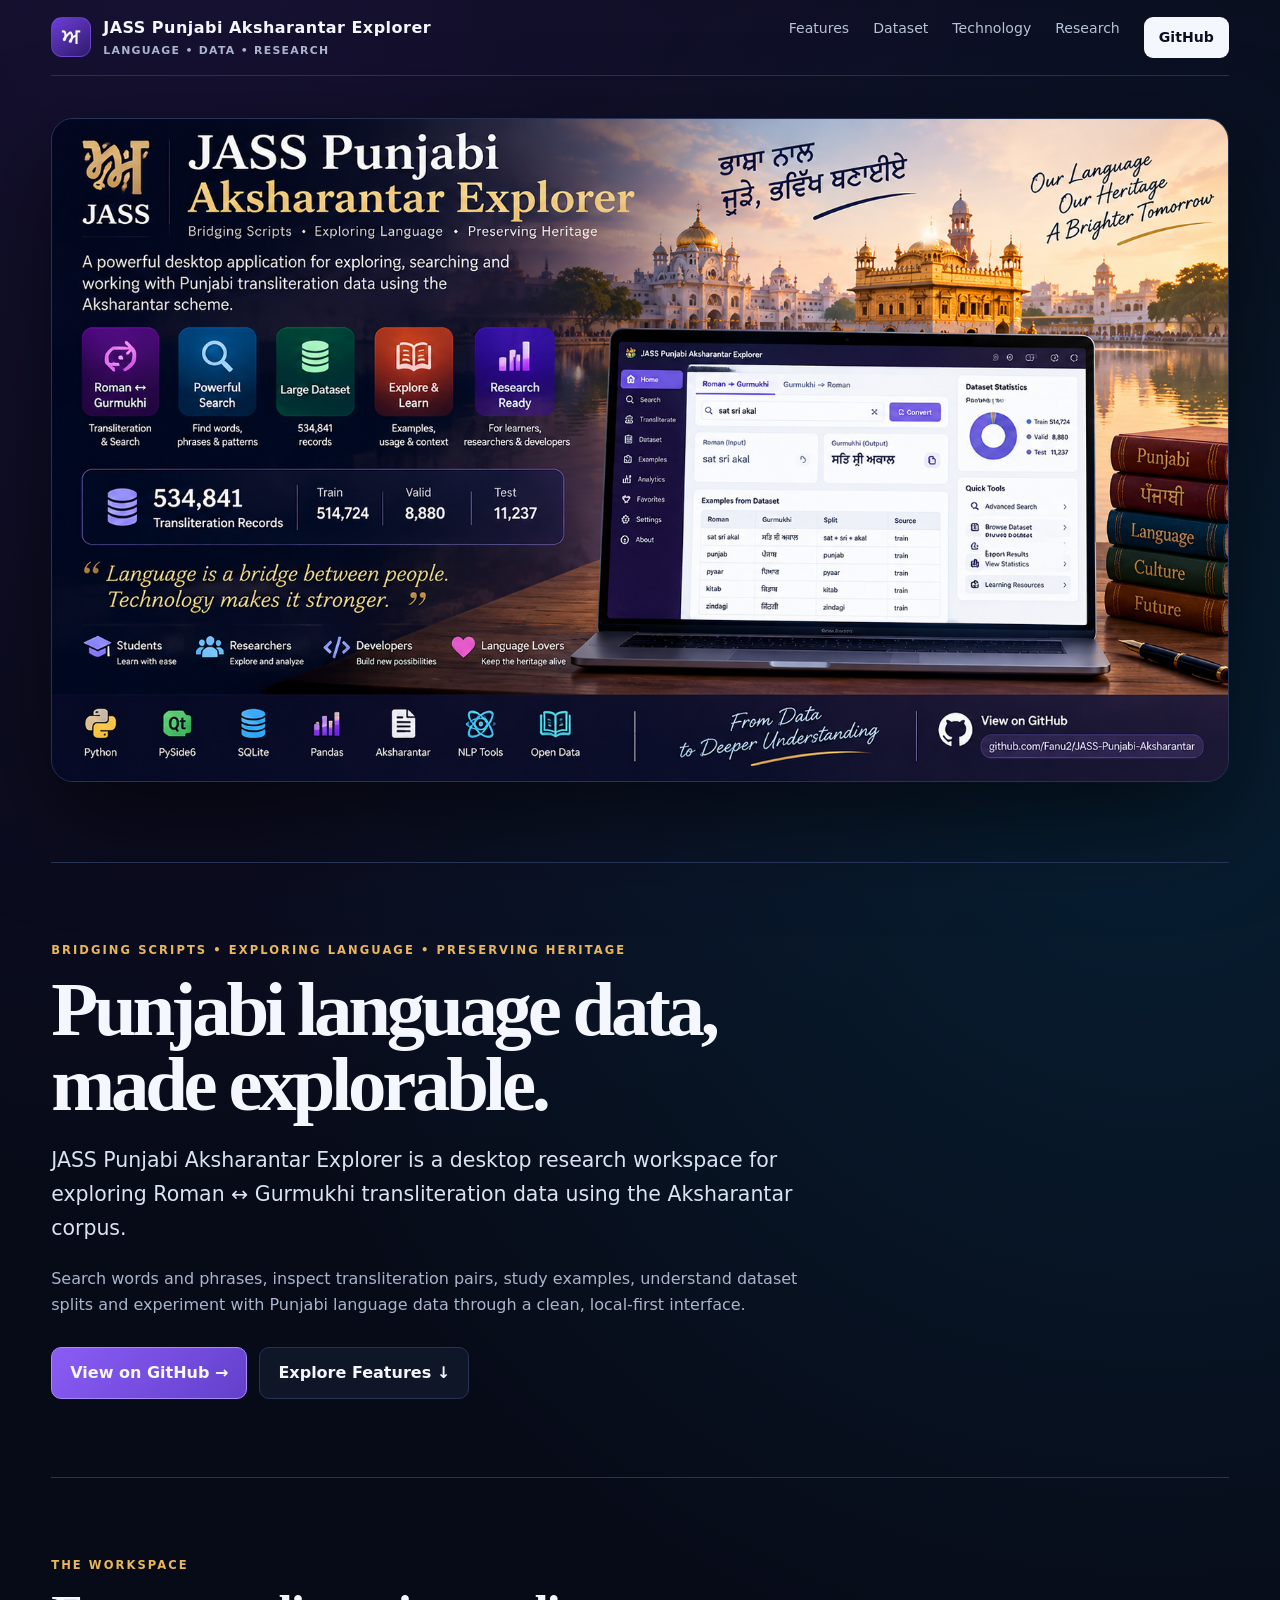
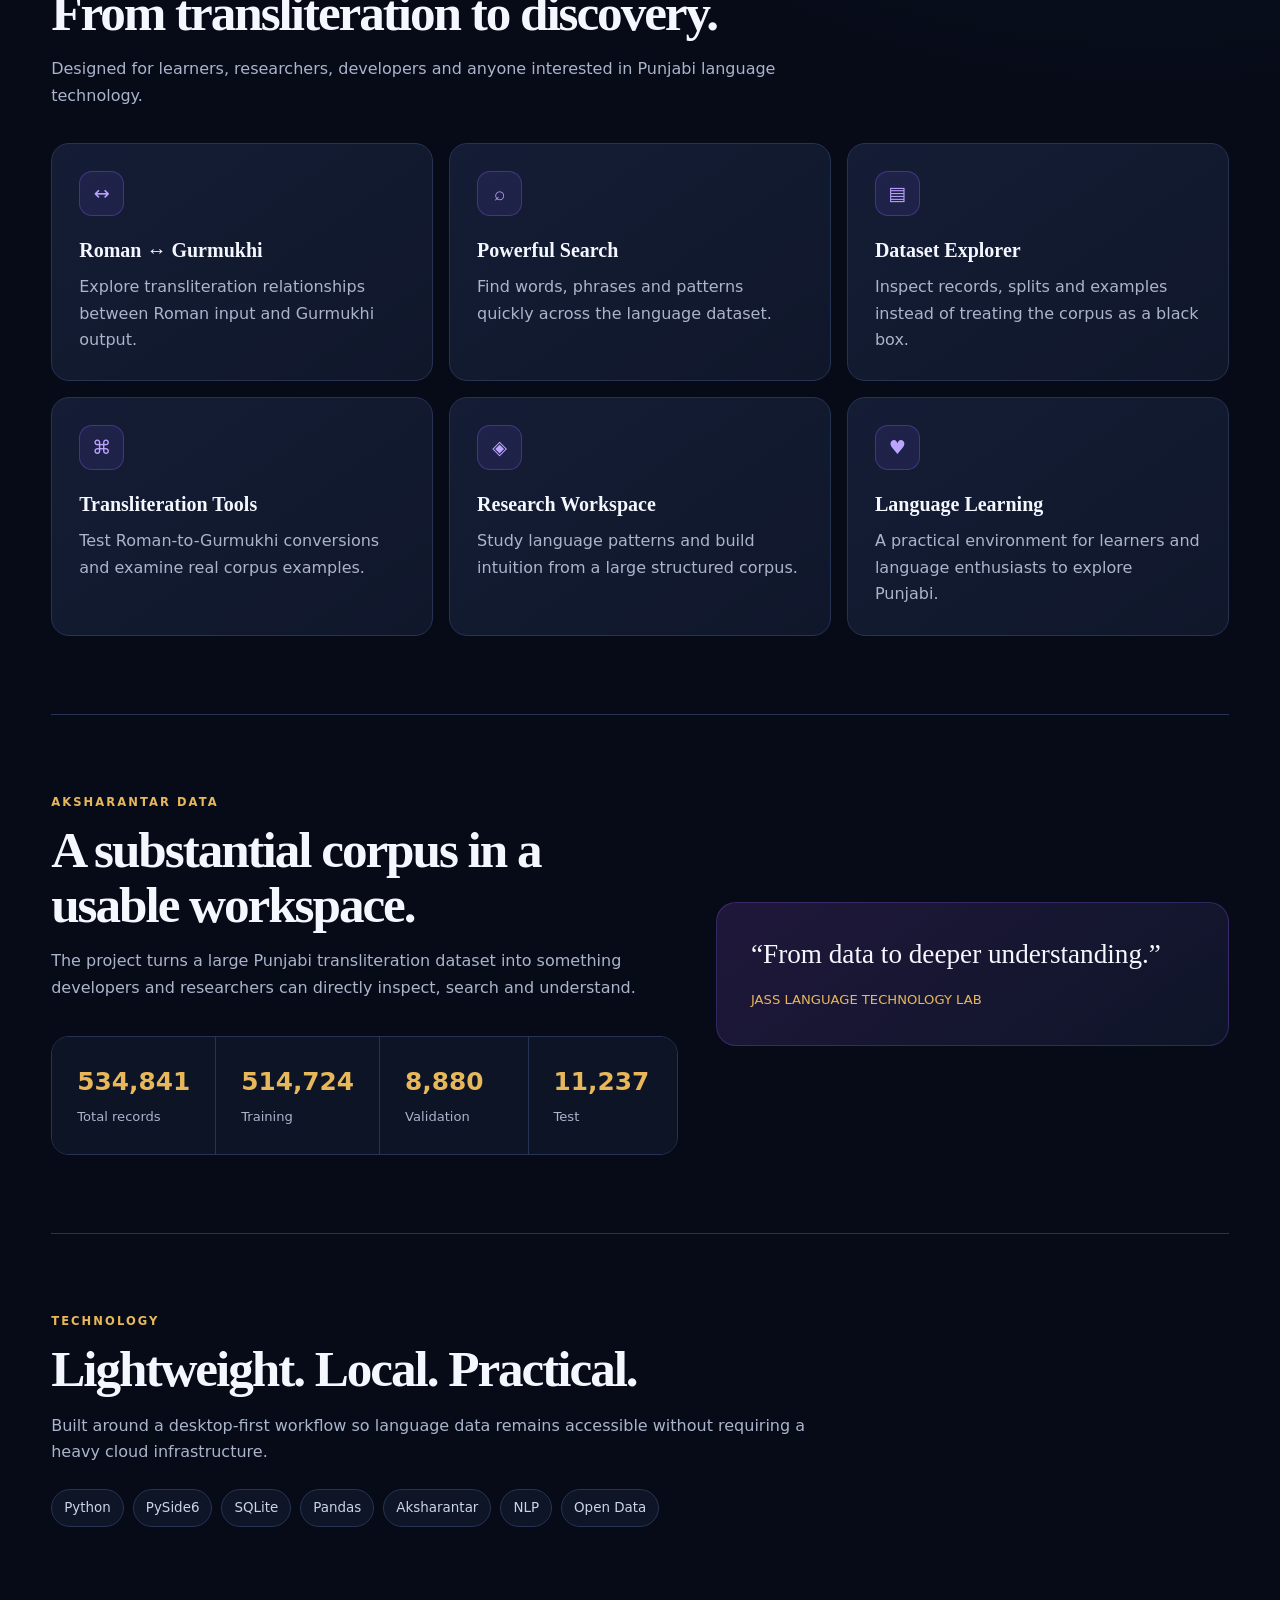
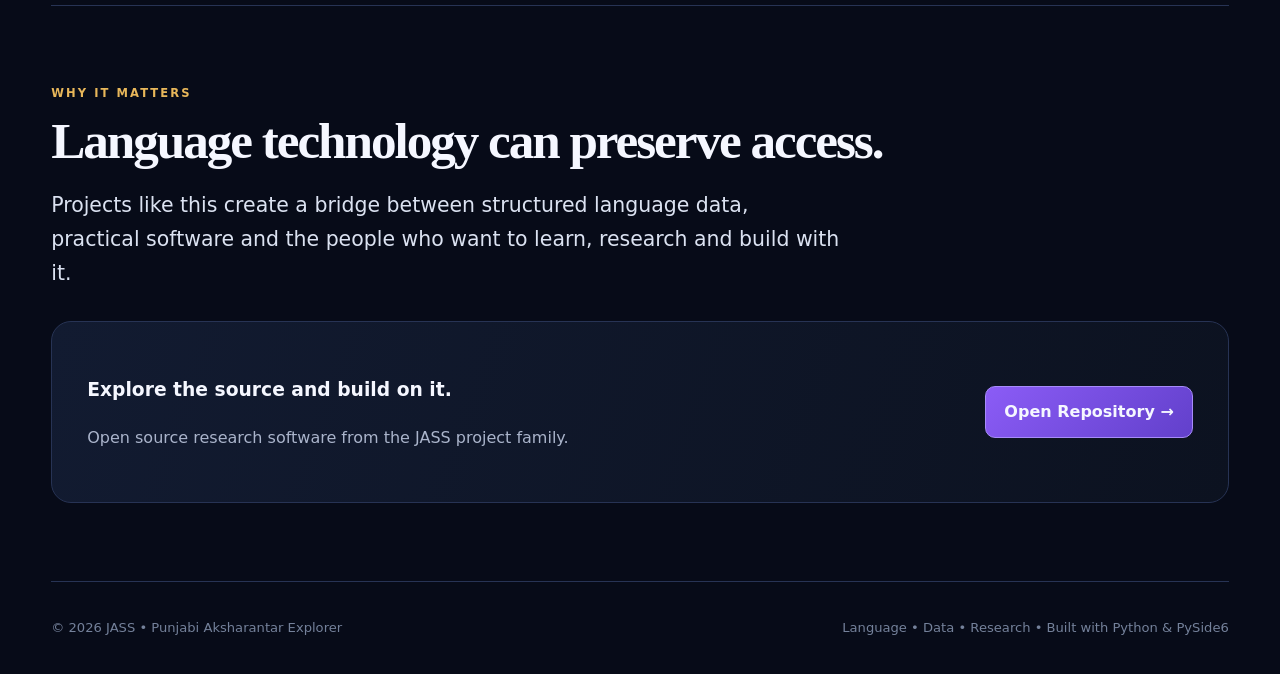
==== index.html @ 9203a750 "Add files via upload" ====
<!doctype html>
<html lang="en">
<head>
<meta charset="utf-8">
<meta name="viewport" content="width=device-width,initial-scale=1">
<meta name="description" content="JASS Punjabi Aksharantar Explorer — a desktop workspace for Punjabi Roman-Gurmukhi transliteration, corpus exploration and language research.">
<meta name="theme-color" content="#070b18">
<title>JASS Punjabi Aksharantar Explorer</title>
<link rel="stylesheet" href="style.css">
</head>
<body>
<div class="container">

<nav>
  <a class="brand" href="#">
    <span class="brand-mark">ਅ</span>
    <span>JASS Punjabi Aksharantar Explorer<small>LANGUAGE • DATA • RESEARCH</small></span>
  </a>
  <div class="navlinks">
    <a href="#features">Features</a>
    <a href="#dataset">Dataset</a>
    <a href="#technology">Technology</a>
    <a href="#research">Research</a>
    <a class="github" href="https://github.com/Fanu2/JASS-Punjabi-Aksharantar">GitHub</a>
  </div>
</nav>

<header class="hero">
  <img class="hero-art" src="hero.png" alt="JASS Punjabi Aksharantar Explorer promotional artwork">
</header>

<section class="intro">
  <div class="eyebrow">BRIDGING SCRIPTS • EXPLORING LANGUAGE • PRESERVING HERITAGE</div>
  <h1>Punjabi language data,<br>made explorable.</h1>
  <p class="lead">
    JASS Punjabi Aksharantar Explorer is a desktop research workspace for exploring
    Roman ↔ Gurmukhi transliteration data using the Aksharantar corpus.
  </p>
  <p class="muted">
    Search words and phrases, inspect transliteration pairs, study examples,
    understand dataset splits and experiment with Punjabi language data through
    a clean, local-first interface.
  </p>
  <div class="actions">
    <a class="btn primary" href="https://github.com/Fanu2/JASS-Punjabi-Aksharantar">View on GitHub →</a>
    <a class="btn" href="#features">Explore Features ↓</a>
  </div>
</section>

<section class="section" id="features">
  <div class="eyebrow">THE WORKSPACE</div>
  <h2>From transliteration to discovery.</h2>
  <p class="muted">Designed for learners, researchers, developers and anyone interested in Punjabi language technology.</p>

  <div class="grid">
    <article class="card"><div class="icon">↔</div><h3>Roman ↔ Gurmukhi</h3><p>Explore transliteration relationships between Roman input and Gurmukhi output.</p></article>
    <article class="card"><div class="icon">⌕</div><h3>Powerful Search</h3><p>Find words, phrases and patterns quickly across the language dataset.</p></article>
    <article class="card"><div class="icon">▤</div><h3>Dataset Explorer</h3><p>Inspect records, splits and examples instead of treating the corpus as a black box.</p></article>
    <article class="card"><div class="icon">⌘</div><h3>Transliteration Tools</h3><p>Test Roman-to-Gurmukhi conversions and examine real corpus examples.</p></article>
    <article class="card"><div class="icon">◈</div><h3>Research Workspace</h3><p>Study language patterns and build intuition from a large structured corpus.</p></article>
    <article class="card"><div class="icon">♥</div><h3>Language Learning</h3><p>A practical environment for learners and language enthusiasts to explore Punjabi.</p></article>
  </div>
</section>

<section class="section" id="dataset">
  <div class="split">
    <div>
      <div class="eyebrow">AKSHARANTAR DATA</div>
      <h2>A substantial corpus in a usable workspace.</h2>
      <p class="muted">
        The project turns a large Punjabi transliteration dataset into something
        developers and researchers can directly inspect, search and understand.
      </p>
      <div class="stats">
        <div class="stat"><strong>534,841</strong><span>Total records</span></div>
        <div class="stat"><strong>514,724</strong><span>Training</span></div>
        <div class="stat"><strong>8,880</strong><span>Validation</span></div>
        <div class="stat"><strong>11,237</strong><span>Test</span></div>
      </div>
    </div>
    <div class="quote">
      <p>“From data to deeper understanding.”</p>
      <span>JASS LANGUAGE TECHNOLOGY LAB</span>
    </div>
  </div>
</section>

<section class="section" id="technology">
  <div class="eyebrow">TECHNOLOGY</div>
  <h2>Lightweight. Local. Practical.</h2>
  <p class="muted">
    Built around a desktop-first workflow so language data remains accessible
    without requiring a heavy cloud infrastructure.
  </p>
  <div class="stack">
    <span class="tag">Python</span>
    <span class="tag">PySide6</span>
    <span class="tag">SQLite</span>
    <span class="tag">Pandas</span>
    <span class="tag">Aksharantar</span>
    <span class="tag">NLP</span>
    <span class="tag">Open Data</span>
  </div>
</section>

<section class="section" id="research">
  <div class="eyebrow">WHY IT MATTERS</div>
  <h2>Language technology can preserve access.</h2>
  <p class="lead">
    Projects like this create a bridge between structured language data,
    practical software and the people who want to learn, research and build with it.
  </p>
  <div class="cta">
    <div>
      <h3>Explore the source and build on it.</h3>
      <p class="muted">Open source research software from the JASS project family.</p>
    </div>
    <a class="btn primary" href="https://github.com/Fanu2/JASS-Punjabi-Aksharantar">Open Repository →</a>
  </div>
</section>

<footer>
  <span>© 2026 JASS • Punjabi Aksharantar Explorer</span>
  <span>Language • Data • Research • Built with Python & PySide6</span>
</footer>

</div>
</body>
</html>
---- style.css ----
:root{
  --bg:#070b18;
  --bg2:#0b1022;
  --panel:#10172b;
  --panel2:#141d35;
  --line:#273354;
  --text:#f5f7ff;
  --muted:#aab4cb;
  --gold:#e8b75a;
  --purple:#8b5cf6;
  --cyan:#55c7ff;
}
*{box-sizing:border-box}
html{scroll-behavior:smooth}
body{
  margin:0;
  color:var(--text);
  background:
    radial-gradient(circle at 15% 0%,#41207844,transparent 30%),
    radial-gradient(circle at 90% 20%,#075b8340,transparent 28%),
    var(--bg);
  font-family:Inter,ui-sans-serif,system-ui,-apple-system,"Segoe UI",sans-serif;
  line-height:1.65;
}
a{color:inherit;text-decoration:none}
.container{width:min(1180px,92%);margin:auto}
nav{
  height:76px;display:flex;align-items:center;justify-content:space-between;
  border-bottom:1px solid var(--line);
}
.brand{display:flex;align-items:center;gap:12px;font-weight:800;letter-spacing:.03em}
.brand-mark{
  width:40px;height:40px;border-radius:11px;display:grid;place-items:center;
  background:linear-gradient(145deg,#6d3ed9,#2e1b68);
  border:1px solid #8b5cf666;font-size:1.25rem;
}
.brand small{display:block;color:var(--muted);font-size:.68rem;font-weight:600;letter-spacing:.12em}
.navlinks{display:flex;gap:24px;color:#b7c1d6;font-size:.88rem}
.navlinks a:hover{color:white}
.github{
  padding:9px 15px;border-radius:9px;background:#f5f7ff;color:#0a1020;
  font-weight:750
}
.hero{padding:42px 0 80px}
.hero-art{
  width:100%;display:block;border-radius:22px;border:1px solid var(--line);
  box-shadow:0 35px 100px #0009
}
.intro{padding:78px 0;border-top:1px solid var(--line)}
.eyebrow{
  color:var(--gold);font-weight:850;letter-spacing:.18em;font-size:.72rem
}
h1{
  font-family:Georgia,"Times New Roman",serif;
  font-size:clamp(2.8rem,6vw,5.7rem);line-height:.98;
  letter-spacing:-.055em;margin:12px 0 22px
}
h2{
  font-family:Georgia,"Times New Roman",serif;
  font-size:clamp(2rem,4vw,3.4rem);line-height:1.08;
  letter-spacing:-.04em;margin:10px 0 16px
}
.lead{font-size:1.28rem;color:#dbe2f1;max-width:790px}
.muted{color:var(--muted);max-width:790px}
.actions{display:flex;gap:12px;flex-wrap:wrap;margin-top:28px}
.btn{
  display:inline-flex;align-items:center;gap:8px;padding:12px 18px;
  border:1px solid var(--line);border-radius:10px;font-weight:750;
  background:#0e1628
}
.btn.primary{background:linear-gradient(135deg,#8b5cf6,#6240cb);border-color:#a78bfa}
.section{padding:78px 0;border-top:1px solid var(--line)}
.grid{
  display:grid;grid-template-columns:repeat(3,1fr);gap:16px;margin-top:34px
}
.card{
  min-height:220px;padding:27px;border-radius:18px;
  background:linear-gradient(145deg,var(--panel2),var(--panel));
  border:1px solid var(--line);transition:.25s
}
.card:hover{transform:translateY(-5px);border-color:#8b5cf688}
.icon{
  width:45px;height:45px;border-radius:13px;display:grid;place-items:center;
  background:#8b5cf61c;border:1px solid #8b5cf655;color:#bba5ff;font-size:1.2rem
}
.card h3{font-family:Georgia,serif;font-size:1.25rem;margin:18px 0 7px}
.card p{color:var(--muted);margin:0}
.stats{
  display:grid;grid-template-columns:repeat(4,1fr);margin-top:35px;
  border:1px solid var(--line);border-radius:18px;overflow:hidden
}
.stat{padding:25px;background:#0c1425;border-right:1px solid var(--line)}
.stat:last-child{border-right:0}
.stat strong{display:block;font-size:1.55rem;color:var(--gold)}
.stat span{font-size:.82rem;color:var(--muted)}
.stack{display:flex;flex-wrap:wrap;gap:9px;margin-top:24px}
.tag{
  padding:7px 12px;border:1px solid var(--line);border-radius:999px;
  background:#0d1527;color:#cbd5e8;font-size:.84rem
}
.split{
  display:grid;grid-template-columns:1.1fr .9fr;gap:38px;align-items:center
}
.quote{
  padding:34px;border-radius:20px;border:1px solid #8b5cf644;
  background:linear-gradient(145deg,#20173b,#0e1528)
}
.quote p{
  font-family:Georgia,serif;font-size:1.7rem;line-height:1.25;margin:0
}
.quote span{display:block;color:var(--gold);margin-top:18px;font-size:.82rem}
.cta{
  margin-top:30px;padding:35px;border-radius:20px;border:1px solid var(--line);
  background:linear-gradient(110deg,#121b31,#0c1220);
  display:flex;justify-content:space-between;align-items:center;gap:25px
}
footer{
  padding:35px 0;color:#74819a;border-top:1px solid var(--line);
  display:flex;justify-content:space-between;gap:20px;flex-wrap:wrap;font-size:.82rem
}
@media(max-width:800px){
  .navlinks{display:none}
  .grid,.split{grid-template-columns:1fr}
  .stats{grid-template-columns:1fr 1fr}
  .stat:nth-child(2){border-right:0}
  .stat{border-bottom:1px solid var(--line)}
  .cta{display:block}
  .cta .btn{margin-top:18px}
}
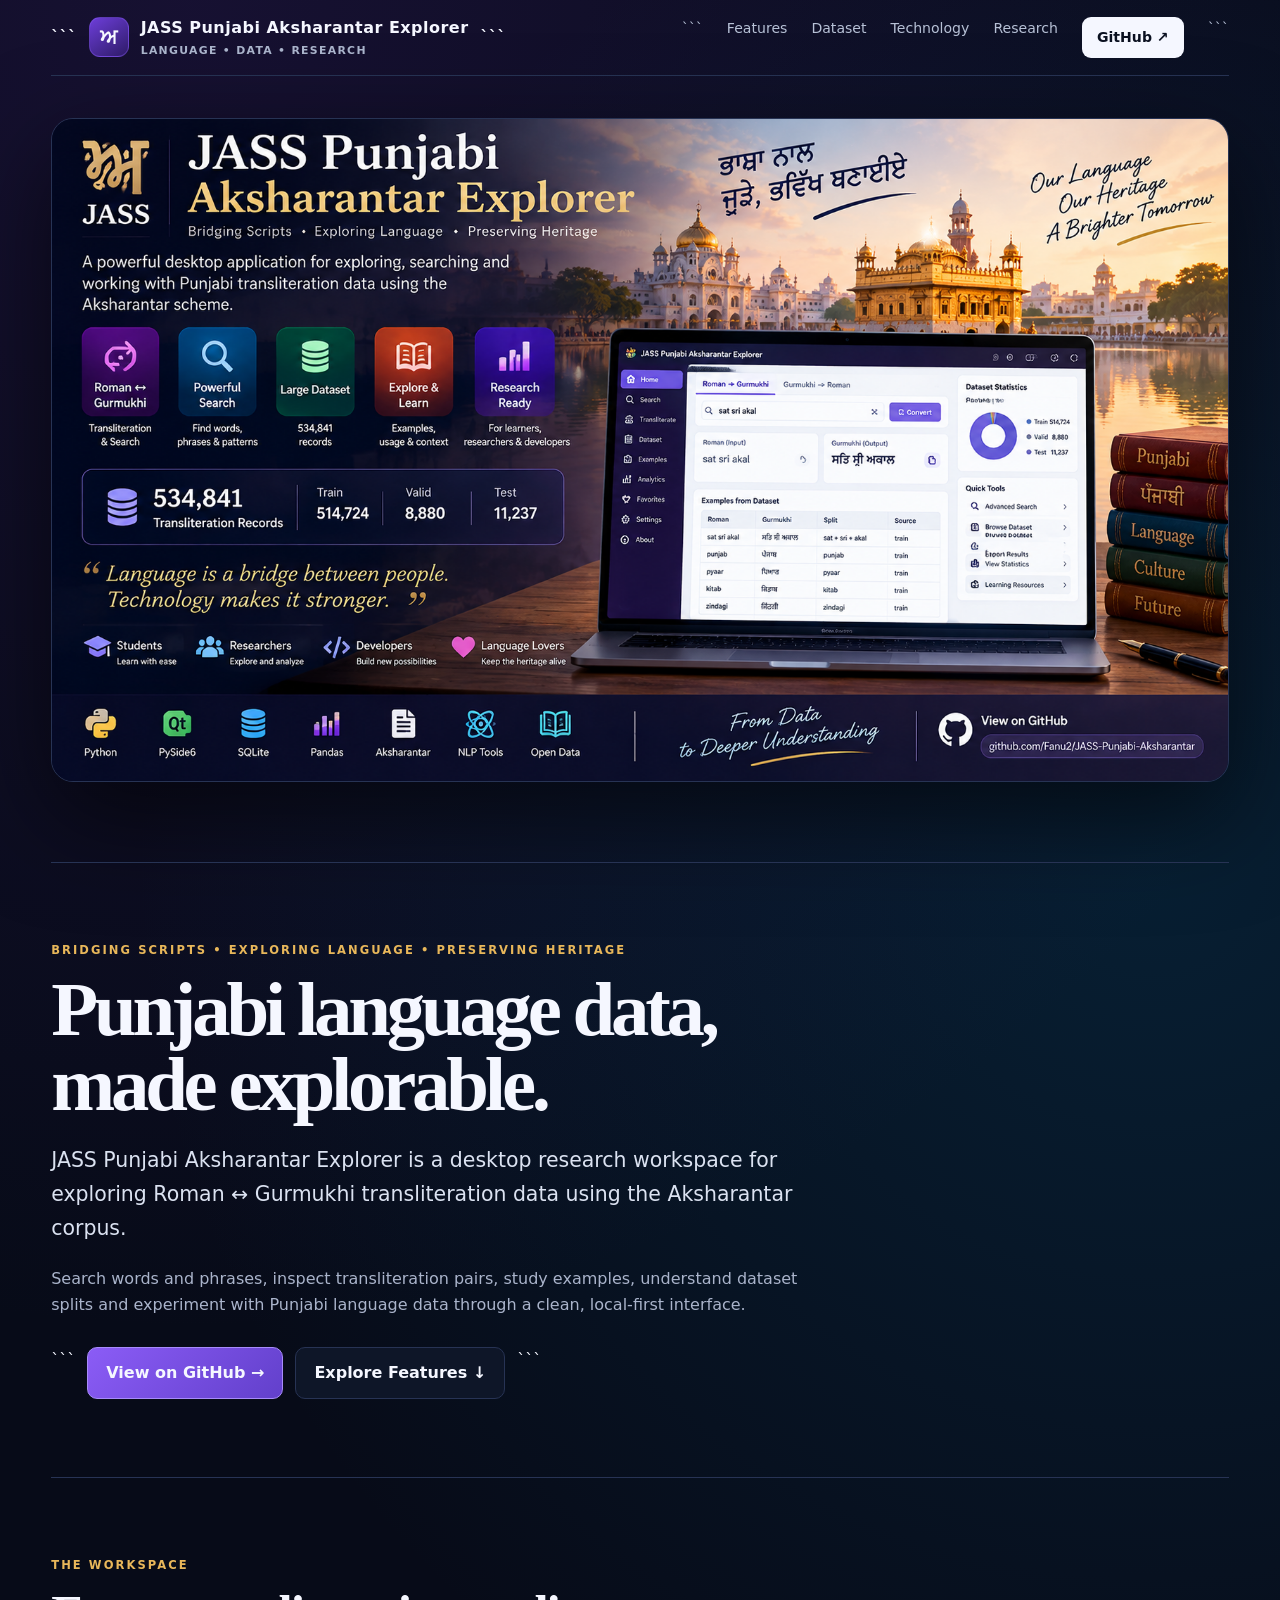
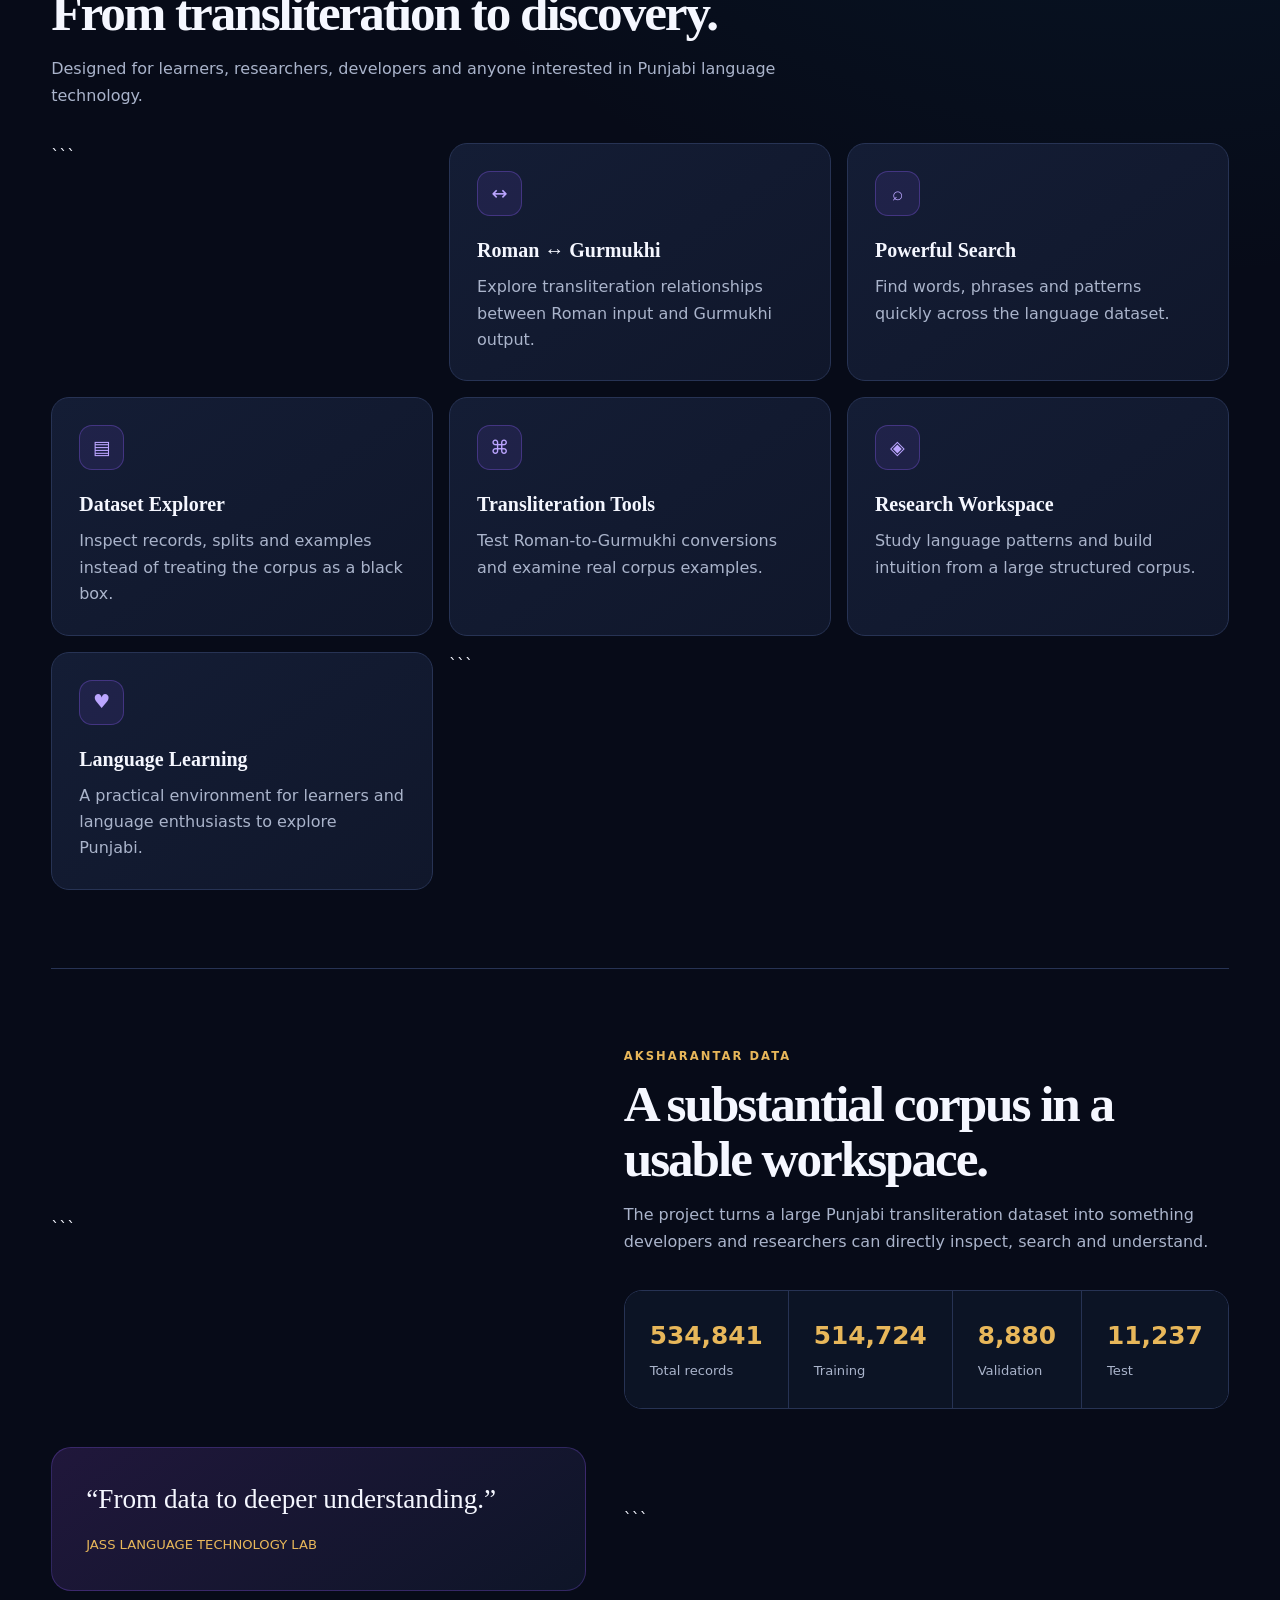
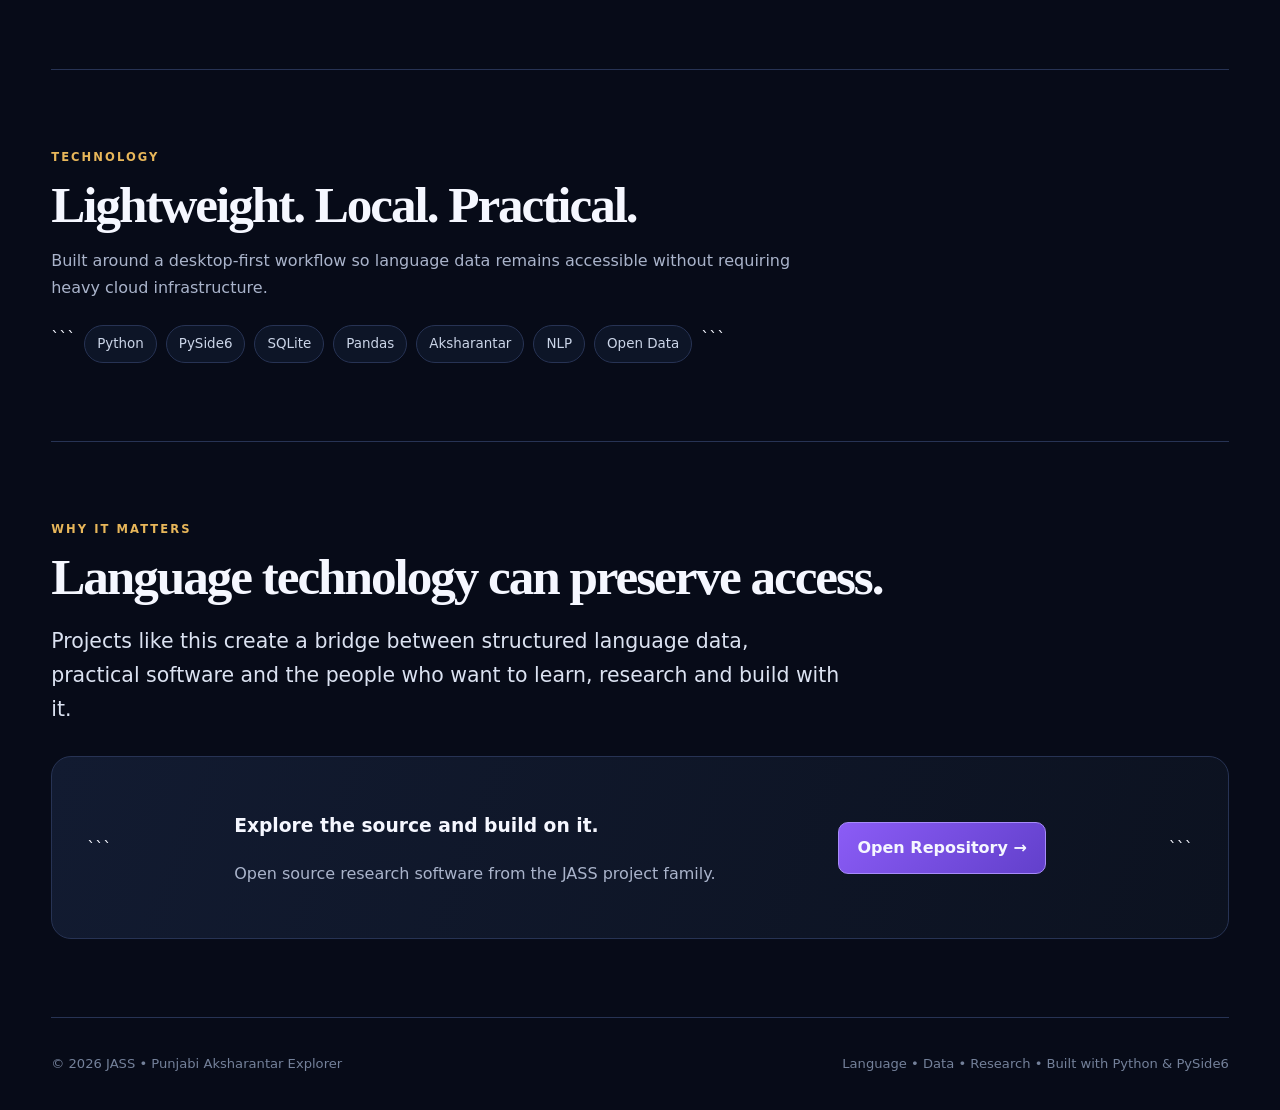
==== commit 5d18d095: "Update index.html" ====
--- a/index.html
+++ b/index.html
@@ -1,129 +1,410 @@
 <!doctype html>
+
 <html lang="en">
 <head>
 <meta charset="utf-8">
 <meta name="viewport" content="width=device-width,initial-scale=1">
-<meta name="description" content="JASS Punjabi Aksharantar Explorer — a desktop workspace for Punjabi Roman-Gurmukhi transliteration, corpus exploration and language research.">
+
+<meta name="description"
+   content="JASS Punjabi Aksharantar Explorer — a desktop workspace for Punjabi Roman-Gurmukhi transliteration, corpus exploration and language research.">
+
 <meta name="theme-color" content="#070b18">
+
 <title>JASS Punjabi Aksharantar Explorer</title>
+
 <link rel="stylesheet" href="style.css">
 </head>
+
 <body>
+
 <div class="container">
 
+<!-- =========================================================
+     NAVIGATION
+========================================================= -->
+
 <nav>
-  <a class="brand" href="#">
-    <span class="brand-mark">ਅ</span>
-    <span>JASS Punjabi Aksharantar Explorer<small>LANGUAGE • DATA • RESEARCH</small></span>
+
+  <a class="brand" href="#top" aria-label="JASS Punjabi Aksharantar Explorer home">
+
+```
+<span class="brand-mark">ਅ</span>
+
+<span>
+  JASS Punjabi Aksharantar Explorer
+  <small>LANGUAGE • DATA • RESEARCH</small>
+</span>
+```
+
   </a>
+
   <div class="navlinks">
-    <a href="#features">Features</a>
-    <a href="#dataset">Dataset</a>
-    <a href="#technology">Technology</a>
-    <a href="#research">Research</a>
-    <a class="github" href="https://github.com/Fanu2/JASS-Punjabi-Aksharantar">GitHub</a>
-  </div>
+
+```
+<a href="#features">Features</a>
+<a href="#dataset">Dataset</a>
+<a href="#technology">Technology</a>
+<a href="#research">Research</a>
+
+<a
+  class="github"
+  href="https://github.com/Fanu2/JASS-Punjabi-Aksharantar-Explorer"
+  target="_blank"
+  rel="noopener noreferrer"
+>
+  GitHub ↗
+</a>
+```
+
+  </div>
+
 </nav>
 
-<header class="hero">
-  <img class="hero-art" src="hero.png" alt="JASS Punjabi Aksharantar Explorer promotional artwork">
+<!-- =========================================================
+     HERO
+========================================================= -->
+
+<header class="hero" id="top">
+
+<img
+class="hero-art"
+src="hero.png"
+alt="JASS Punjabi Aksharantar Explorer promotional artwork"
+
+>
+
 </header>
 
+<!-- =========================================================
+     INTRODUCTION
+========================================================= -->
+
 <section class="intro">
-  <div class="eyebrow">BRIDGING SCRIPTS • EXPLORING LANGUAGE • PRESERVING HERITAGE</div>
-  <h1>Punjabi language data,<br>made explorable.</h1>
+
+  <div class="eyebrow">
+    BRIDGING SCRIPTS • EXPLORING LANGUAGE • PRESERVING HERITAGE
+  </div>
+
+  <h1>
+    Punjabi language data,<br>
+    made explorable.
+  </h1>
+
   <p class="lead">
-    JASS Punjabi Aksharantar Explorer is a desktop research workspace for exploring
-    Roman ↔ Gurmukhi transliteration data using the Aksharantar corpus.
-  </p>
+    JASS Punjabi Aksharantar Explorer is a desktop research workspace
+    for exploring Roman ↔ Gurmukhi transliteration data using the
+    Aksharantar corpus.
+  </p>
+
   <p class="muted">
     Search words and phrases, inspect transliteration pairs, study examples,
-    understand dataset splits and experiment with Punjabi language data through
-    a clean, local-first interface.
-  </p>
+    understand dataset splits and experiment with Punjabi language data
+    through a clean, local-first interface.
+  </p>
+
   <div class="actions">
-    <a class="btn primary" href="https://github.com/Fanu2/JASS-Punjabi-Aksharantar">View on GitHub →</a>
-    <a class="btn" href="#features">Explore Features ↓</a>
-  </div>
+
+```
+<a
+  class="btn primary"
+  href="https://github.com/Fanu2/JASS-Punjabi-Aksharantar-Explorer"
+  target="_blank"
+  rel="noopener noreferrer"
+>
+  View on GitHub →
+</a>
+
+<a class="btn" href="#features">
+  Explore Features ↓
+</a>
+```
+
+  </div>
+
 </section>
 
+<!-- =========================================================
+     FEATURES
+========================================================= -->
+
 <section class="section" id="features">
-  <div class="eyebrow">THE WORKSPACE</div>
-  <h2>From transliteration to discovery.</h2>
-  <p class="muted">Designed for learners, researchers, developers and anyone interested in Punjabi language technology.</p>
+
+  <div class="eyebrow">
+    THE WORKSPACE
+  </div>
+
+  <h2>
+    From transliteration to discovery.
+  </h2>
+
+  <p class="muted">
+    Designed for learners, researchers, developers and anyone interested
+    in Punjabi language technology.
+  </p>
 
   <div class="grid">
-    <article class="card"><div class="icon">↔</div><h3>Roman ↔ Gurmukhi</h3><p>Explore transliteration relationships between Roman input and Gurmukhi output.</p></article>
-    <article class="card"><div class="icon">⌕</div><h3>Powerful Search</h3><p>Find words, phrases and patterns quickly across the language dataset.</p></article>
-    <article class="card"><div class="icon">▤</div><h3>Dataset Explorer</h3><p>Inspect records, splits and examples instead of treating the corpus as a black box.</p></article>
-    <article class="card"><div class="icon">⌘</div><h3>Transliteration Tools</h3><p>Test Roman-to-Gurmukhi conversions and examine real corpus examples.</p></article>
-    <article class="card"><div class="icon">◈</div><h3>Research Workspace</h3><p>Study language patterns and build intuition from a large structured corpus.</p></article>
-    <article class="card"><div class="icon">♥</div><h3>Language Learning</h3><p>A practical environment for learners and language enthusiasts to explore Punjabi.</p></article>
-  </div>
+
+```
+<article class="card">
+
+  <div class="icon">↔</div>
+
+  <h3>Roman ↔ Gurmukhi</h3>
+
+  <p>
+    Explore transliteration relationships between Roman input
+    and Gurmukhi output.
+  </p>
+
+</article>
+
+
+<article class="card">
+
+  <div class="icon">⌕</div>
+
+  <h3>Powerful Search</h3>
+
+  <p>
+    Find words, phrases and patterns quickly across the
+    language dataset.
+  </p>
+
+</article>
+
+
+<article class="card">
+
+  <div class="icon">▤</div>
+
+  <h3>Dataset Explorer</h3>
+
+  <p>
+    Inspect records, splits and examples instead of treating
+    the corpus as a black box.
+  </p>
+
+</article>
+
+
+<article class="card">
+
+  <div class="icon">⌘</div>
+
+  <h3>Transliteration Tools</h3>
+
+  <p>
+    Test Roman-to-Gurmukhi conversions and examine real
+    corpus examples.
+  </p>
+
+</article>
+
+
+<article class="card">
+
+  <div class="icon">◈</div>
+
+  <h3>Research Workspace</h3>
+
+  <p>
+    Study language patterns and build intuition from a large
+    structured corpus.
+  </p>
+
+</article>
+
+
+<article class="card">
+
+  <div class="icon">♥</div>
+
+  <h3>Language Learning</h3>
+
+  <p>
+    A practical environment for learners and language
+    enthusiasts to explore Punjabi.
+  </p>
+
+</article>
+```
+
+  </div>
+
 </section>
 
+<!-- =========================================================
+     DATASET
+========================================================= -->
+
 <section class="section" id="dataset">
+
   <div class="split">
-    <div>
-      <div class="eyebrow">AKSHARANTAR DATA</div>
-      <h2>A substantial corpus in a usable workspace.</h2>
-      <p class="muted">
-        The project turns a large Punjabi transliteration dataset into something
-        developers and researchers can directly inspect, search and understand.
-      </p>
-      <div class="stats">
-        <div class="stat"><strong>534,841</strong><span>Total records</span></div>
-        <div class="stat"><strong>514,724</strong><span>Training</span></div>
-        <div class="stat"><strong>8,880</strong><span>Validation</span></div>
-        <div class="stat"><strong>11,237</strong><span>Test</span></div>
-      </div>
+
+```
+<div>
+
+  <div class="eyebrow">
+    AKSHARANTAR DATA
+  </div>
+
+  <h2>
+    A substantial corpus in a usable workspace.
+  </h2>
+
+  <p class="muted">
+    The project turns a large Punjabi transliteration dataset
+    into something developers and researchers can directly
+    inspect, search and understand.
+  </p>
+
+
+  <div class="stats">
+
+    <div class="stat">
+      <strong>534,841</strong>
+      <span>Total records</span>
     </div>
-    <div class="quote">
-      <p>“From data to deeper understanding.”</p>
-      <span>JASS LANGUAGE TECHNOLOGY LAB</span>
+
+    <div class="stat">
+      <strong>514,724</strong>
+      <span>Training</span>
     </div>
-  </div>
+
+    <div class="stat">
+      <strong>8,880</strong>
+      <span>Validation</span>
+    </div>
+
+    <div class="stat">
+      <strong>11,237</strong>
+      <span>Test</span>
+    </div>
+
+  </div>
+
+</div>
+
+
+<div class="quote">
+
+  <p>
+    “From data to deeper understanding.”
+  </p>
+
+  <span>
+    JASS LANGUAGE TECHNOLOGY LAB
+  </span>
+
+</div>
+```
+
+  </div>
+
 </section>
 
+<!-- =========================================================
+     TECHNOLOGY
+========================================================= -->
+
 <section class="section" id="technology">
-  <div class="eyebrow">TECHNOLOGY</div>
-  <h2>Lightweight. Local. Practical.</h2>
+
+  <div class="eyebrow">
+    TECHNOLOGY
+  </div>
+
+  <h2>
+    Lightweight. Local. Practical.
+  </h2>
+
   <p class="muted">
-    Built around a desktop-first workflow so language data remains accessible
-    without requiring a heavy cloud infrastructure.
-  </p>
+    Built around a desktop-first workflow so language data remains
+    accessible without requiring heavy cloud infrastructure.
+  </p>
+
   <div class="stack">
-    <span class="tag">Python</span>
-    <span class="tag">PySide6</span>
-    <span class="tag">SQLite</span>
-    <span class="tag">Pandas</span>
-    <span class="tag">Aksharantar</span>
-    <span class="tag">NLP</span>
-    <span class="tag">Open Data</span>
-  </div>
+
+```
+<span class="tag">Python</span>
+<span class="tag">PySide6</span>
+<span class="tag">SQLite</span>
+<span class="tag">Pandas</span>
+<span class="tag">Aksharantar</span>
+<span class="tag">NLP</span>
+<span class="tag">Open Data</span>
+```
+
+  </div>
+
 </section>
 
+<!-- =========================================================
+     RESEARCH / CALL TO ACTION
+========================================================= -->
+
 <section class="section" id="research">
-  <div class="eyebrow">WHY IT MATTERS</div>
-  <h2>Language technology can preserve access.</h2>
+
+  <div class="eyebrow">
+    WHY IT MATTERS
+  </div>
+
+  <h2>
+    Language technology can preserve access.
+  </h2>
+
   <p class="lead">
     Projects like this create a bridge between structured language data,
-    practical software and the people who want to learn, research and build with it.
-  </p>
+    practical software and the people who want to learn, research and
+    build with it.
+  </p>
+
   <div class="cta">
-    <div>
-      <h3>Explore the source and build on it.</h3>
-      <p class="muted">Open source research software from the JASS project family.</p>
-    </div>
-    <a class="btn primary" href="https://github.com/Fanu2/JASS-Punjabi-Aksharantar">Open Repository →</a>
-  </div>
+
+```
+<div>
+
+  <h3>
+    Explore the source and build on it.
+  </h3>
+
+  <p class="muted">
+    Open source research software from the JASS project family.
+  </p>
+
+</div>
+
+
+<a
+  class="btn primary"
+  href="https://github.com/Fanu2/JASS-Punjabi-Aksharantar-Explorer"
+  target="_blank"
+  rel="noopener noreferrer"
+>
+  Open Repository →
+</a>
+```
+
+  </div>
+
 </section>
 
+<!-- =========================================================
+     FOOTER
+========================================================= -->
+
 <footer>
-  <span>© 2026 JASS • Punjabi Aksharantar Explorer</span>
-  <span>Language • Data • Research • Built with Python & PySide6</span>
+
+  <span>
+    © 2026 JASS • Punjabi Aksharantar Explorer
+  </span>
+
+  <span>
+    Language • Data • Research • Built with Python & PySide6
+  </span>
+
 </footer>
 
 </div>
+
 </body>
 </html>
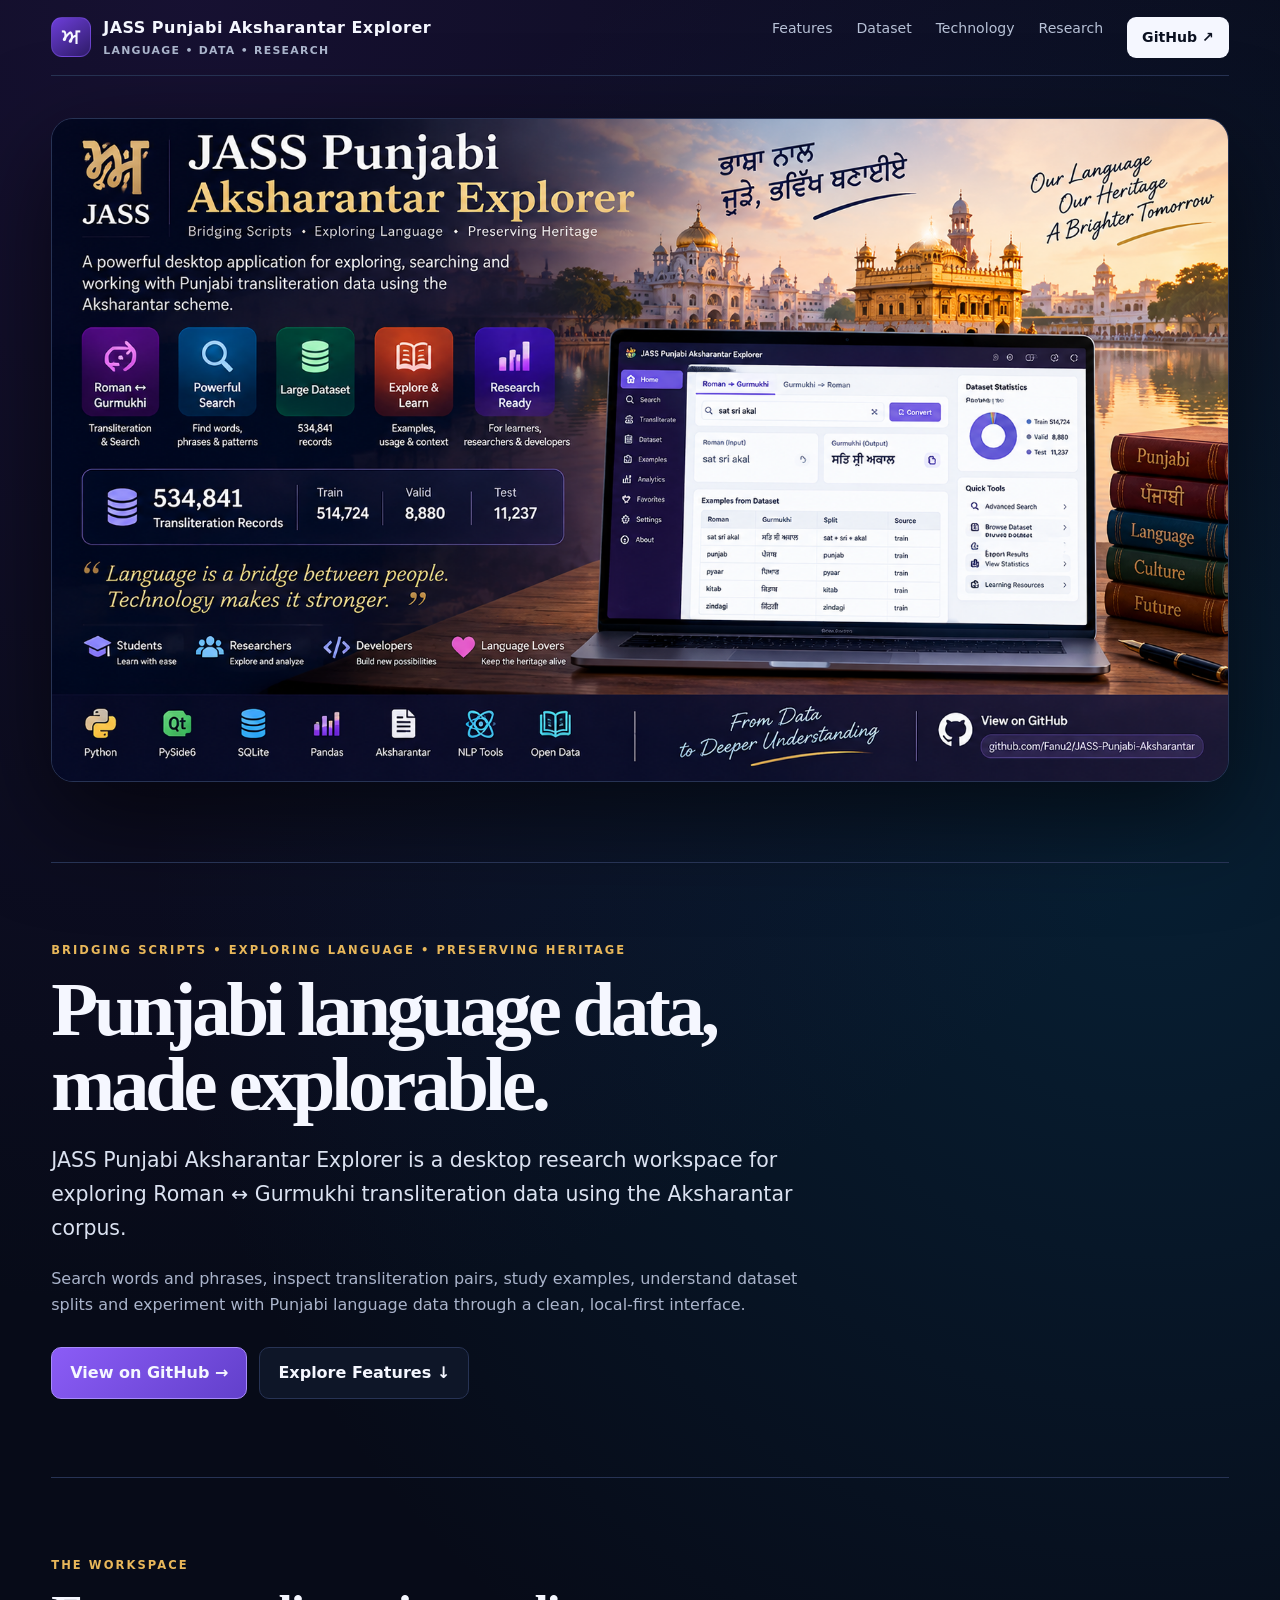
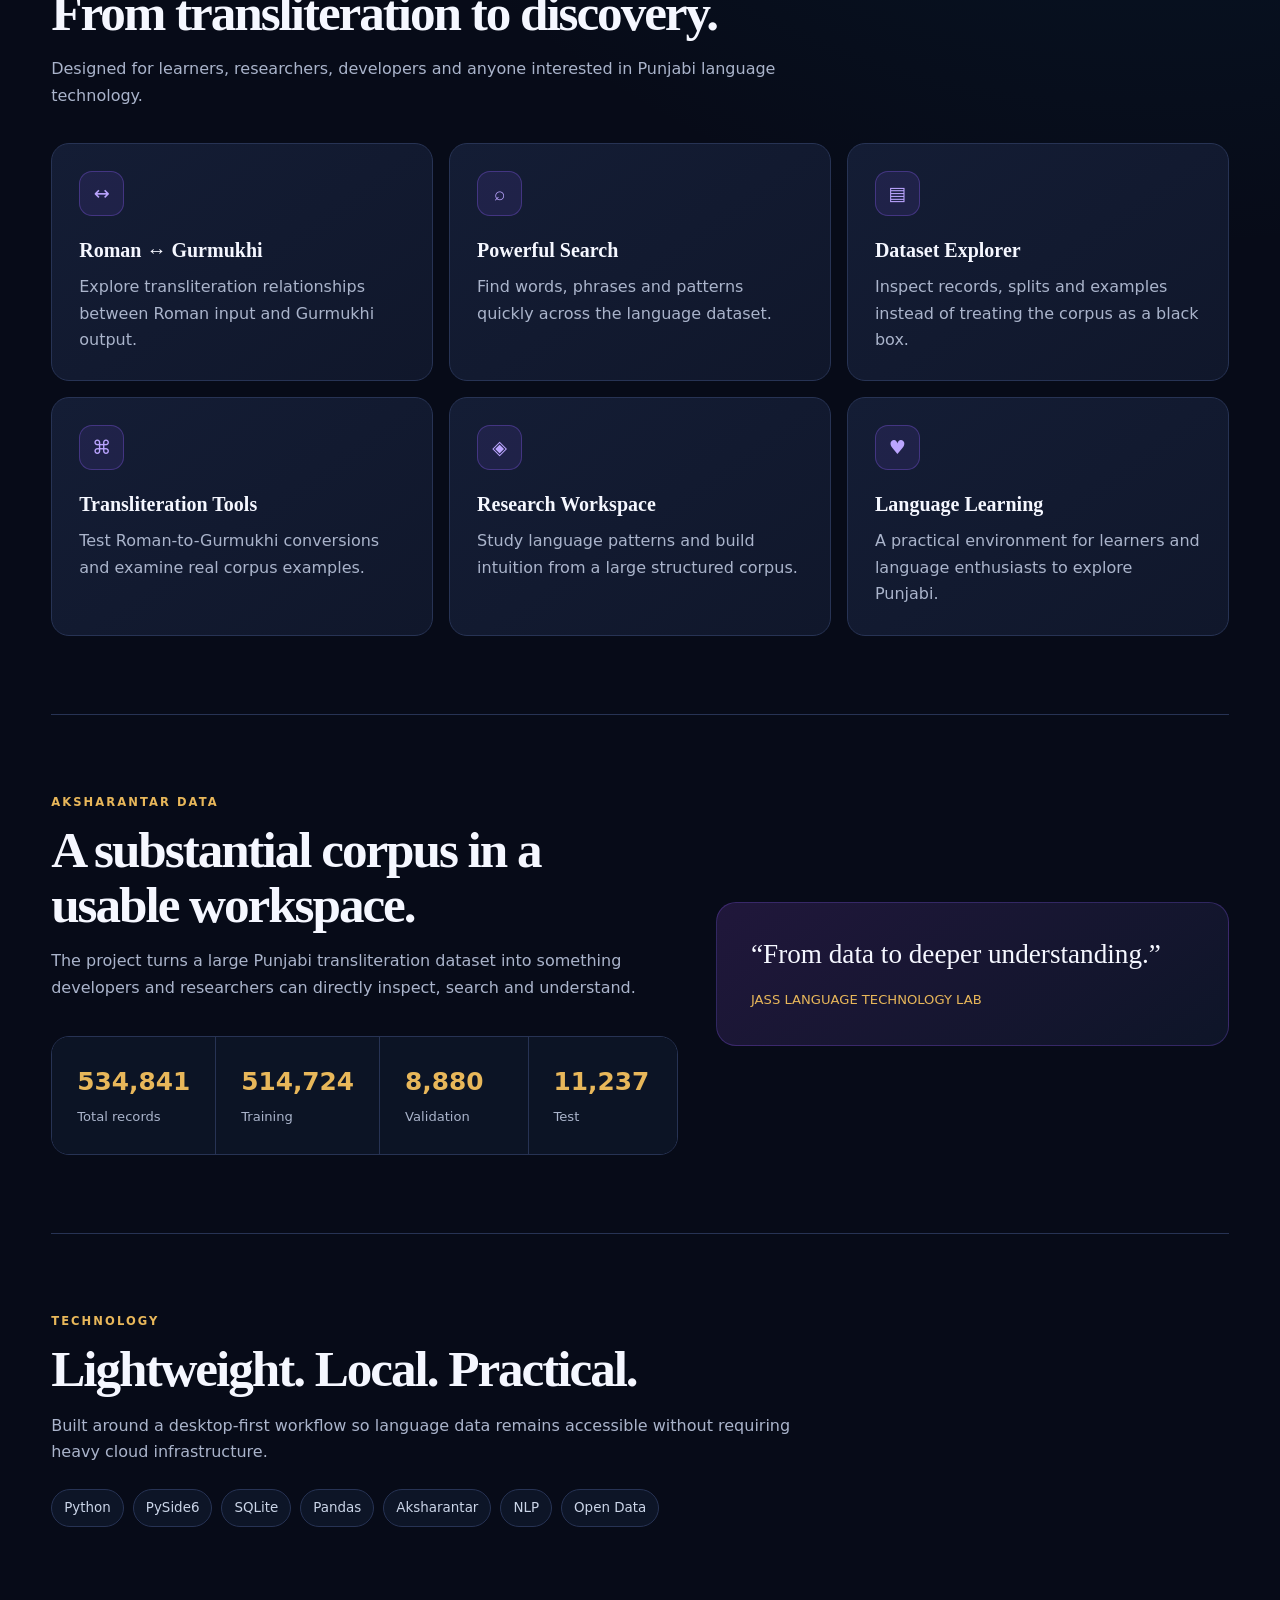
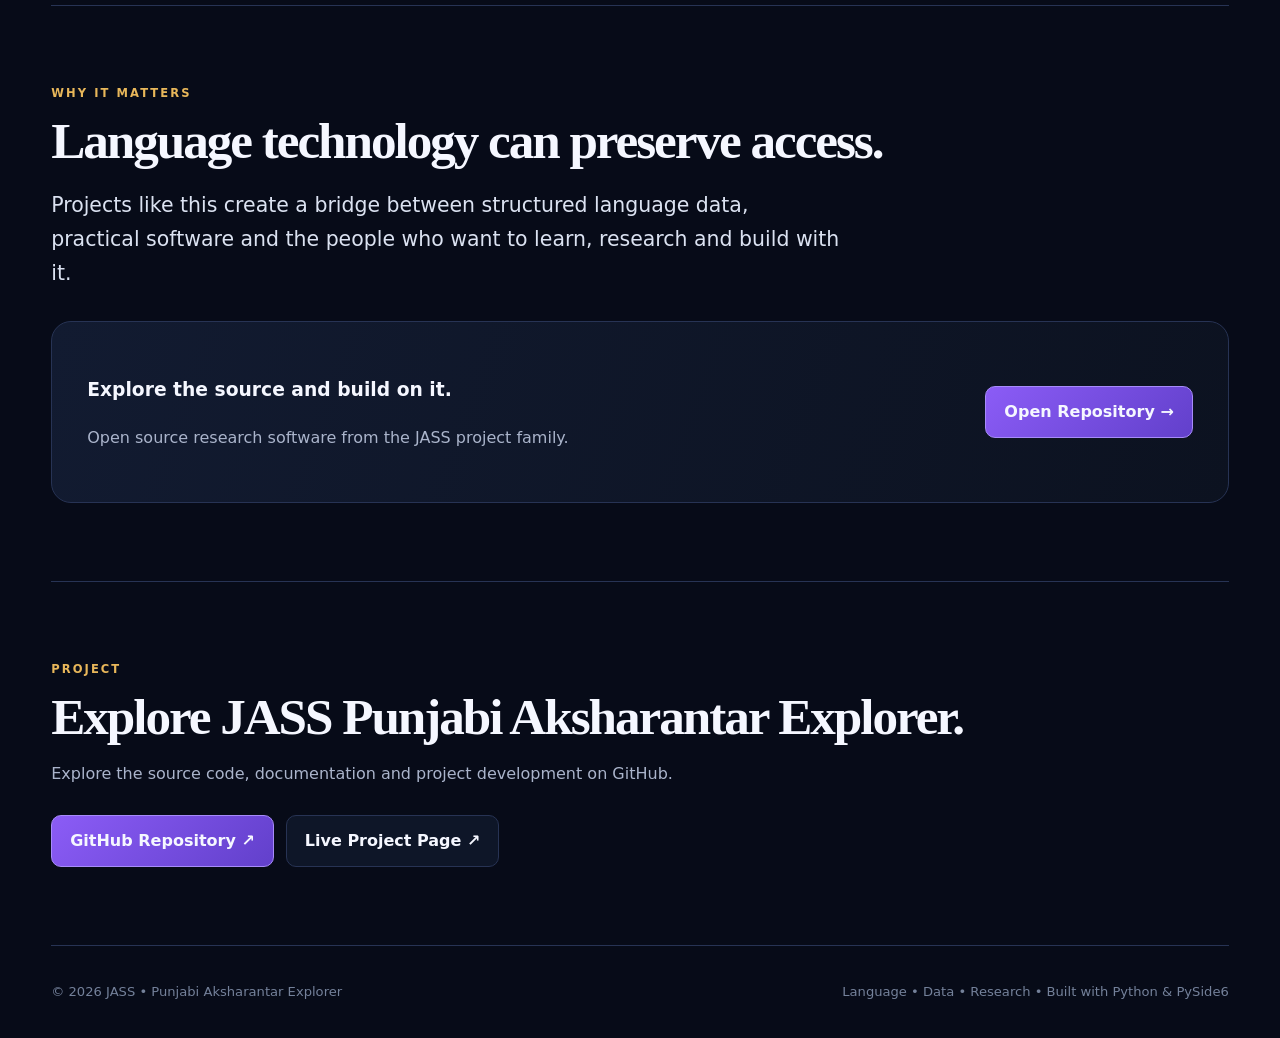
==== commit 99e2f9b2: "Update index.html" ====
--- a/index.html
+++ b/index.html
@@ -1,410 +1,637 @@
 <!doctype html>
-
 <html lang="en">
+
 <head>
-<meta charset="utf-8">
-<meta name="viewport" content="width=device-width,initial-scale=1">
-
-<meta name="description"
-   content="JASS Punjabi Aksharantar Explorer — a desktop workspace for Punjabi Roman-Gurmukhi transliteration, corpus exploration and language research.">
-
-<meta name="theme-color" content="#070b18">
-
-<title>JASS Punjabi Aksharantar Explorer</title>
-
-<link rel="stylesheet" href="style.css">
+
+  <meta charset="utf-8">
+
+  <meta
+    name="viewport"
+    content="width=device-width, initial-scale=1"
+  >
+
+  <meta
+    name="description"
+    content="JASS Punjabi Aksharantar Explorer — a desktop workspace for Punjabi Roman-Gurmukhi transliteration, corpus exploration and language research."
+  >
+
+  <meta
+    name="theme-color"
+    content="#070b18"
+  >
+
+  <meta
+    property="og:title"
+    content="JASS Punjabi Aksharantar Explorer"
+  >
+
+  <meta
+    property="og:description"
+    content="Bridging scripts, exploring language and preserving Punjabi language data."
+  >
+
+  <meta
+    property="og:image"
+    content="hero.png"
+  >
+
+  <title>JASS Punjabi Aksharantar Explorer</title>
+
+  <link
+    rel="stylesheet"
+    href="style.css"
+  >
+
 </head>
 
+
 <body>
 
-<div class="container">
-
-<!-- =========================================================
-     NAVIGATION
-========================================================= -->
-
-<nav>
-
-  <a class="brand" href="#top" aria-label="JASS Punjabi Aksharantar Explorer home">
-
-```
-<span class="brand-mark">ਅ</span>
-
-<span>
-  JASS Punjabi Aksharantar Explorer
-  <small>LANGUAGE • DATA • RESEARCH</small>
-</span>
-```
-
-  </a>
-
-  <div class="navlinks">
-
-```
-<a href="#features">Features</a>
-<a href="#dataset">Dataset</a>
-<a href="#technology">Technology</a>
-<a href="#research">Research</a>
-
-<a
-  class="github"
-  href="https://github.com/Fanu2/JASS-Punjabi-Aksharantar-Explorer"
-  target="_blank"
-  rel="noopener noreferrer"
->
-  GitHub ↗
-</a>
-```
-
-  </div>
-
-</nav>
-
-<!-- =========================================================
-     HERO
-========================================================= -->
-
-<header class="hero" id="top">
-
-<img
-class="hero-art"
-src="hero.png"
-alt="JASS Punjabi Aksharantar Explorer promotional artwork"
-
->
-
-</header>
-
-<!-- =========================================================
-     INTRODUCTION
-========================================================= -->
-
-<section class="intro">
-
-  <div class="eyebrow">
-    BRIDGING SCRIPTS • EXPLORING LANGUAGE • PRESERVING HERITAGE
-  </div>
-
-  <h1>
-    Punjabi language data,<br>
-    made explorable.
-  </h1>
-
-  <p class="lead">
-    JASS Punjabi Aksharantar Explorer is a desktop research workspace
-    for exploring Roman ↔ Gurmukhi transliteration data using the
-    Aksharantar corpus.
-  </p>
-
-  <p class="muted">
-    Search words and phrases, inspect transliteration pairs, study examples,
-    understand dataset splits and experiment with Punjabi language data
-    through a clean, local-first interface.
-  </p>
-
-  <div class="actions">
-
-```
-<a
-  class="btn primary"
-  href="https://github.com/Fanu2/JASS-Punjabi-Aksharantar-Explorer"
-  target="_blank"
-  rel="noopener noreferrer"
->
-  View on GitHub →
-</a>
-
-<a class="btn" href="#features">
-  Explore Features ↓
-</a>
-```
-
-  </div>
-
-</section>
-
-<!-- =========================================================
-     FEATURES
-========================================================= -->
-
-<section class="section" id="features">
-
-  <div class="eyebrow">
-    THE WORKSPACE
-  </div>
-
-  <h2>
-    From transliteration to discovery.
-  </h2>
-
-  <p class="muted">
-    Designed for learners, researchers, developers and anyone interested
-    in Punjabi language technology.
-  </p>
-
-  <div class="grid">
-
-```
-<article class="card">
-
-  <div class="icon">↔</div>
-
-  <h3>Roman ↔ Gurmukhi</h3>
-
-  <p>
-    Explore transliteration relationships between Roman input
-    and Gurmukhi output.
-  </p>
-
-</article>
-
-
-<article class="card">
-
-  <div class="icon">⌕</div>
-
-  <h3>Powerful Search</h3>
-
-  <p>
-    Find words, phrases and patterns quickly across the
-    language dataset.
-  </p>
-
-</article>
-
-
-<article class="card">
-
-  <div class="icon">▤</div>
-
-  <h3>Dataset Explorer</h3>
-
-  <p>
-    Inspect records, splits and examples instead of treating
-    the corpus as a black box.
-  </p>
-
-</article>
-
-
-<article class="card">
-
-  <div class="icon">⌘</div>
-
-  <h3>Transliteration Tools</h3>
-
-  <p>
-    Test Roman-to-Gurmukhi conversions and examine real
-    corpus examples.
-  </p>
-
-</article>
-
-
-<article class="card">
-
-  <div class="icon">◈</div>
-
-  <h3>Research Workspace</h3>
-
-  <p>
-    Study language patterns and build intuition from a large
-    structured corpus.
-  </p>
-
-</article>
-
-
-<article class="card">
-
-  <div class="icon">♥</div>
-
-  <h3>Language Learning</h3>
-
-  <p>
-    A practical environment for learners and language
-    enthusiasts to explore Punjabi.
-  </p>
-
-</article>
-```
-
-  </div>
-
-</section>
-
-<!-- =========================================================
-     DATASET
-========================================================= -->
-
-<section class="section" id="dataset">
-
-  <div class="split">
-
-```
-<div>
-
-  <div class="eyebrow">
-    AKSHARANTAR DATA
-  </div>
-
-  <h2>
-    A substantial corpus in a usable workspace.
-  </h2>
-
-  <p class="muted">
-    The project turns a large Punjabi transliteration dataset
-    into something developers and researchers can directly
-    inspect, search and understand.
-  </p>
-
-
-  <div class="stats">
-
-    <div class="stat">
-      <strong>534,841</strong>
-      <span>Total records</span>
-    </div>
-
-    <div class="stat">
-      <strong>514,724</strong>
-      <span>Training</span>
-    </div>
-
-    <div class="stat">
-      <strong>8,880</strong>
-      <span>Validation</span>
-    </div>
-
-    <div class="stat">
-      <strong>11,237</strong>
-      <span>Test</span>
-    </div>
-
-  </div>
+<div class="container" id="top">
+
+
+  <!-- =====================================================
+       NAVIGATION
+  ====================================================== -->
+
+  <nav>
+
+    <a
+      class="brand"
+      href="#top"
+      aria-label="JASS Punjabi Aksharantar Explorer"
+    >
+
+      <span class="brand-mark">ਅ</span>
+
+      <span>
+        JASS Punjabi Aksharantar Explorer
+        <small>LANGUAGE • DATA • RESEARCH</small>
+      </span>
+
+    </a>
+
+
+    <div class="navlinks">
+
+      <a href="#features">
+        Features
+      </a>
+
+      <a href="#dataset">
+        Dataset
+      </a>
+
+      <a href="#technology">
+        Technology
+      </a>
+
+      <a href="#research">
+        Research
+      </a>
+
+      <!-- CORRECT REPOSITORY LINK -->
+      <a
+        class="github"
+        href="https://github.com/Fanu2/JASS-Punjabi-Aksharantar-Explorer"
+        target="_blank"
+        rel="noopener noreferrer"
+      >
+        GitHub ↗
+      </a>
+
+    </div>
+
+  </nav>
+
+
+
+  <!-- =====================================================
+       HERO
+  ====================================================== -->
+
+  <header class="hero">
+
+    <img
+      class="hero-art"
+      src="hero.png"
+      alt="JASS Punjabi Aksharantar Explorer promotional artwork"
+    >
+
+  </header>
+
+
+
+  <!-- =====================================================
+       INTRODUCTION
+  ====================================================== -->
+
+  <section class="intro">
+
+    <div class="eyebrow">
+      BRIDGING SCRIPTS • EXPLORING LANGUAGE • PRESERVING HERITAGE
+    </div>
+
+
+    <h1>
+      Punjabi language data,
+      <br>
+      made explorable.
+    </h1>
+
+
+    <p class="lead">
+      JASS Punjabi Aksharantar Explorer is a desktop research
+      workspace for exploring Roman ↔ Gurmukhi transliteration
+      data using the Aksharantar corpus.
+    </p>
+
+
+    <p class="muted">
+      Search words and phrases, inspect transliteration pairs,
+      study examples, understand dataset splits and experiment
+      with Punjabi language data through a clean, local-first
+      interface.
+    </p>
+
+
+    <div class="actions">
+
+      <!-- CORRECT REPOSITORY LINK -->
+      <a
+        class="btn primary"
+        href="https://github.com/Fanu2/JASS-Punjabi-Aksharantar-Explorer"
+        target="_blank"
+        rel="noopener noreferrer"
+      >
+        View on GitHub →
+      </a>
+
+
+      <a
+        class="btn"
+        href="#features"
+      >
+        Explore Features ↓
+      </a>
+
+    </div>
+
+  </section>
+
+
+
+  <!-- =====================================================
+       FEATURES
+  ====================================================== -->
+
+  <section
+    class="section"
+    id="features"
+  >
+
+    <div class="eyebrow">
+      THE WORKSPACE
+    </div>
+
+
+    <h2>
+      From transliteration to discovery.
+    </h2>
+
+
+    <p class="muted">
+      Designed for learners, researchers, developers and
+      anyone interested in Punjabi language technology.
+    </p>
+
+
+    <div class="grid">
+
+
+      <article class="card">
+
+        <div class="icon">
+          ↔
+        </div>
+
+        <h3>
+          Roman ↔ Gurmukhi
+        </h3>
+
+        <p>
+          Explore transliteration relationships between Roman
+          input and Gurmukhi output.
+        </p>
+
+      </article>
+
+
+
+      <article class="card">
+
+        <div class="icon">
+          ⌕
+        </div>
+
+        <h3>
+          Powerful Search
+        </h3>
+
+        <p>
+          Find words, phrases and patterns quickly across
+          the language dataset.
+        </p>
+
+      </article>
+
+
+
+      <article class="card">
+
+        <div class="icon">
+          ▤
+        </div>
+
+        <h3>
+          Dataset Explorer
+        </h3>
+
+        <p>
+          Inspect records, splits and examples instead of
+          treating the corpus as a black box.
+        </p>
+
+      </article>
+
+
+
+      <article class="card">
+
+        <div class="icon">
+          ⌘
+        </div>
+
+        <h3>
+          Transliteration Tools
+        </h3>
+
+        <p>
+          Test Roman-to-Gurmukhi conversions and examine
+          real corpus examples.
+        </p>
+
+      </article>
+
+
+
+      <article class="card">
+
+        <div class="icon">
+          ◈
+        </div>
+
+        <h3>
+          Research Workspace
+        </h3>
+
+        <p>
+          Study language patterns and build intuition from
+          a large structured corpus.
+        </p>
+
+      </article>
+
+
+
+      <article class="card">
+
+        <div class="icon">
+          ♥
+        </div>
+
+        <h3>
+          Language Learning
+        </h3>
+
+        <p>
+          A practical environment for learners and language
+          enthusiasts to explore Punjabi.
+        </p>
+
+      </article>
+
+
+    </div>
+
+  </section>
+
+
+
+  <!-- =====================================================
+       DATASET
+  ====================================================== -->
+
+  <section
+    class="section"
+    id="dataset"
+  >
+
+    <div class="split">
+
+
+      <div>
+
+        <div class="eyebrow">
+          AKSHARANTAR DATA
+        </div>
+
+
+        <h2>
+          A substantial corpus in a usable workspace.
+        </h2>
+
+
+        <p class="muted">
+          The project turns a large Punjabi transliteration
+          dataset into something developers and researchers
+          can directly inspect, search and understand.
+        </p>
+
+
+        <div class="stats">
+
+
+          <div class="stat">
+
+            <strong>
+              534,841
+            </strong>
+
+            <span>
+              Total records
+            </span>
+
+          </div>
+
+
+          <div class="stat">
+
+            <strong>
+              514,724
+            </strong>
+
+            <span>
+              Training
+            </span>
+
+          </div>
+
+
+          <div class="stat">
+
+            <strong>
+              8,880
+            </strong>
+
+            <span>
+              Validation
+            </span>
+
+          </div>
+
+
+          <div class="stat">
+
+            <strong>
+              11,237
+            </strong>
+
+            <span>
+              Test
+            </span>
+
+          </div>
+
+
+        </div>
+
+      </div>
+
+
+
+      <div class="quote">
+
+        <p>
+          “From data to deeper understanding.”
+        </p>
+
+        <span>
+          JASS LANGUAGE TECHNOLOGY LAB
+        </span>
+
+      </div>
+
+
+    </div>
+
+  </section>
+
+
+
+  <!-- =====================================================
+       TECHNOLOGY
+  ====================================================== -->
+
+  <section
+    class="section"
+    id="technology"
+  >
+
+    <div class="eyebrow">
+      TECHNOLOGY
+    </div>
+
+
+    <h2>
+      Lightweight. Local. Practical.
+    </h2>
+
+
+    <p class="muted">
+      Built around a desktop-first workflow so language data
+      remains accessible without requiring heavy cloud
+      infrastructure.
+    </p>
+
+
+    <div class="stack">
+
+      <span class="tag">
+        Python
+      </span>
+
+      <span class="tag">
+        PySide6
+      </span>
+
+      <span class="tag">
+        SQLite
+      </span>
+
+      <span class="tag">
+        Pandas
+      </span>
+
+      <span class="tag">
+        Aksharantar
+      </span>
+
+      <span class="tag">
+        NLP
+      </span>
+
+      <span class="tag">
+        Open Data
+      </span>
+
+    </div>
+
+  </section>
+
+
+
+  <!-- =====================================================
+       RESEARCH
+  ====================================================== -->
+
+  <section
+    class="section"
+    id="research"
+  >
+
+    <div class="eyebrow">
+      WHY IT MATTERS
+    </div>
+
+
+    <h2>
+      Language technology can preserve access.
+    </h2>
+
+
+    <p class="lead">
+      Projects like this create a bridge between structured
+      language data, practical software and the people who
+      want to learn, research and build with it.
+    </p>
+
+
+    <div class="cta">
+
+
+      <div>
+
+        <h3>
+          Explore the source and build on it.
+        </h3>
+
+        <p class="muted">
+          Open source research software from the JASS
+          project family.
+        </p>
+
+      </div>
+
+
+      <!-- CORRECT REPOSITORY LINK -->
+      <a
+        class="btn primary"
+        href="https://github.com/Fanu2/JASS-Punjabi-Aksharantar-Explorer"
+        target="_blank"
+        rel="noopener noreferrer"
+      >
+        Open Repository →
+      </a>
+
+
+    </div>
+
+  </section>
+
+
+
+  <!-- =====================================================
+       PROJECT LINKS
+  ====================================================== -->
+
+  <section class="section project-links">
+
+    <div class="eyebrow">
+      PROJECT
+    </div>
+
+
+    <h2>
+      Explore JASS Punjabi Aksharantar Explorer.
+    </h2>
+
+
+    <p class="muted">
+      Explore the source code, documentation and project
+      development on GitHub.
+    </p>
+
+
+    <div class="actions">
+
+      <!-- CORRECT REPOSITORY -->
+      <a
+        class="btn primary"
+        href="https://github.com/Fanu2/JASS-Punjabi-Aksharantar-Explorer"
+        target="_blank"
+        rel="noopener noreferrer"
+      >
+        GitHub Repository ↗
+      </a>
+
+
+      <!-- CORRECT GITHUB PAGES SITE -->
+      <a
+        class="btn"
+        href="https://fanu2.github.io/JASS-Punjabi-Aksharantar-Explorer/"
+        target="_blank"
+        rel="noopener noreferrer"
+      >
+        Live Project Page ↗
+      </a>
+
+    </div>
+
+  </section>
+
+
+
+  <!-- =====================================================
+       FOOTER
+  ====================================================== -->
+
+  <footer>
+
+    <span>
+      © 2026 JASS • Punjabi Aksharantar Explorer
+    </span>
+
+
+    <span>
+      Language • Data • Research • Built with Python & PySide6
+    </span>
+
+  </footer>
+
 
 </div>
 
-
-<div class="quote">
-
-  <p>
-    “From data to deeper understanding.”
-  </p>
-
-  <span>
-    JASS LANGUAGE TECHNOLOGY LAB
-  </span>
-
-</div>
-```
-
-  </div>
-
-</section>
-
-<!-- =========================================================
-     TECHNOLOGY
-========================================================= -->
-
-<section class="section" id="technology">
-
-  <div class="eyebrow">
-    TECHNOLOGY
-  </div>
-
-  <h2>
-    Lightweight. Local. Practical.
-  </h2>
-
-  <p class="muted">
-    Built around a desktop-first workflow so language data remains
-    accessible without requiring heavy cloud infrastructure.
-  </p>
-
-  <div class="stack">
-
-```
-<span class="tag">Python</span>
-<span class="tag">PySide6</span>
-<span class="tag">SQLite</span>
-<span class="tag">Pandas</span>
-<span class="tag">Aksharantar</span>
-<span class="tag">NLP</span>
-<span class="tag">Open Data</span>
-```
-
-  </div>
-
-</section>
-
-<!-- =========================================================
-     RESEARCH / CALL TO ACTION
-========================================================= -->
-
-<section class="section" id="research">
-
-  <div class="eyebrow">
-    WHY IT MATTERS
-  </div>
-
-  <h2>
-    Language technology can preserve access.
-  </h2>
-
-  <p class="lead">
-    Projects like this create a bridge between structured language data,
-    practical software and the people who want to learn, research and
-    build with it.
-  </p>
-
-  <div class="cta">
-
-```
-<div>
-
-  <h3>
-    Explore the source and build on it.
-  </h3>
-
-  <p class="muted">
-    Open source research software from the JASS project family.
-  </p>
-
-</div>
-
-
-<a
-  class="btn primary"
-  href="https://github.com/Fanu2/JASS-Punjabi-Aksharantar-Explorer"
-  target="_blank"
-  rel="noopener noreferrer"
->
-  Open Repository →
-</a>
-```
-
-  </div>
-
-</section>
-
-<!-- =========================================================
-     FOOTER
-========================================================= -->
-
-<footer>
-
-  <span>
-    © 2026 JASS • Punjabi Aksharantar Explorer
-  </span>
-
-  <span>
-    Language • Data • Research • Built with Python & PySide6
-  </span>
-
-</footer>
-
-</div>
-
 </body>
+
 </html>
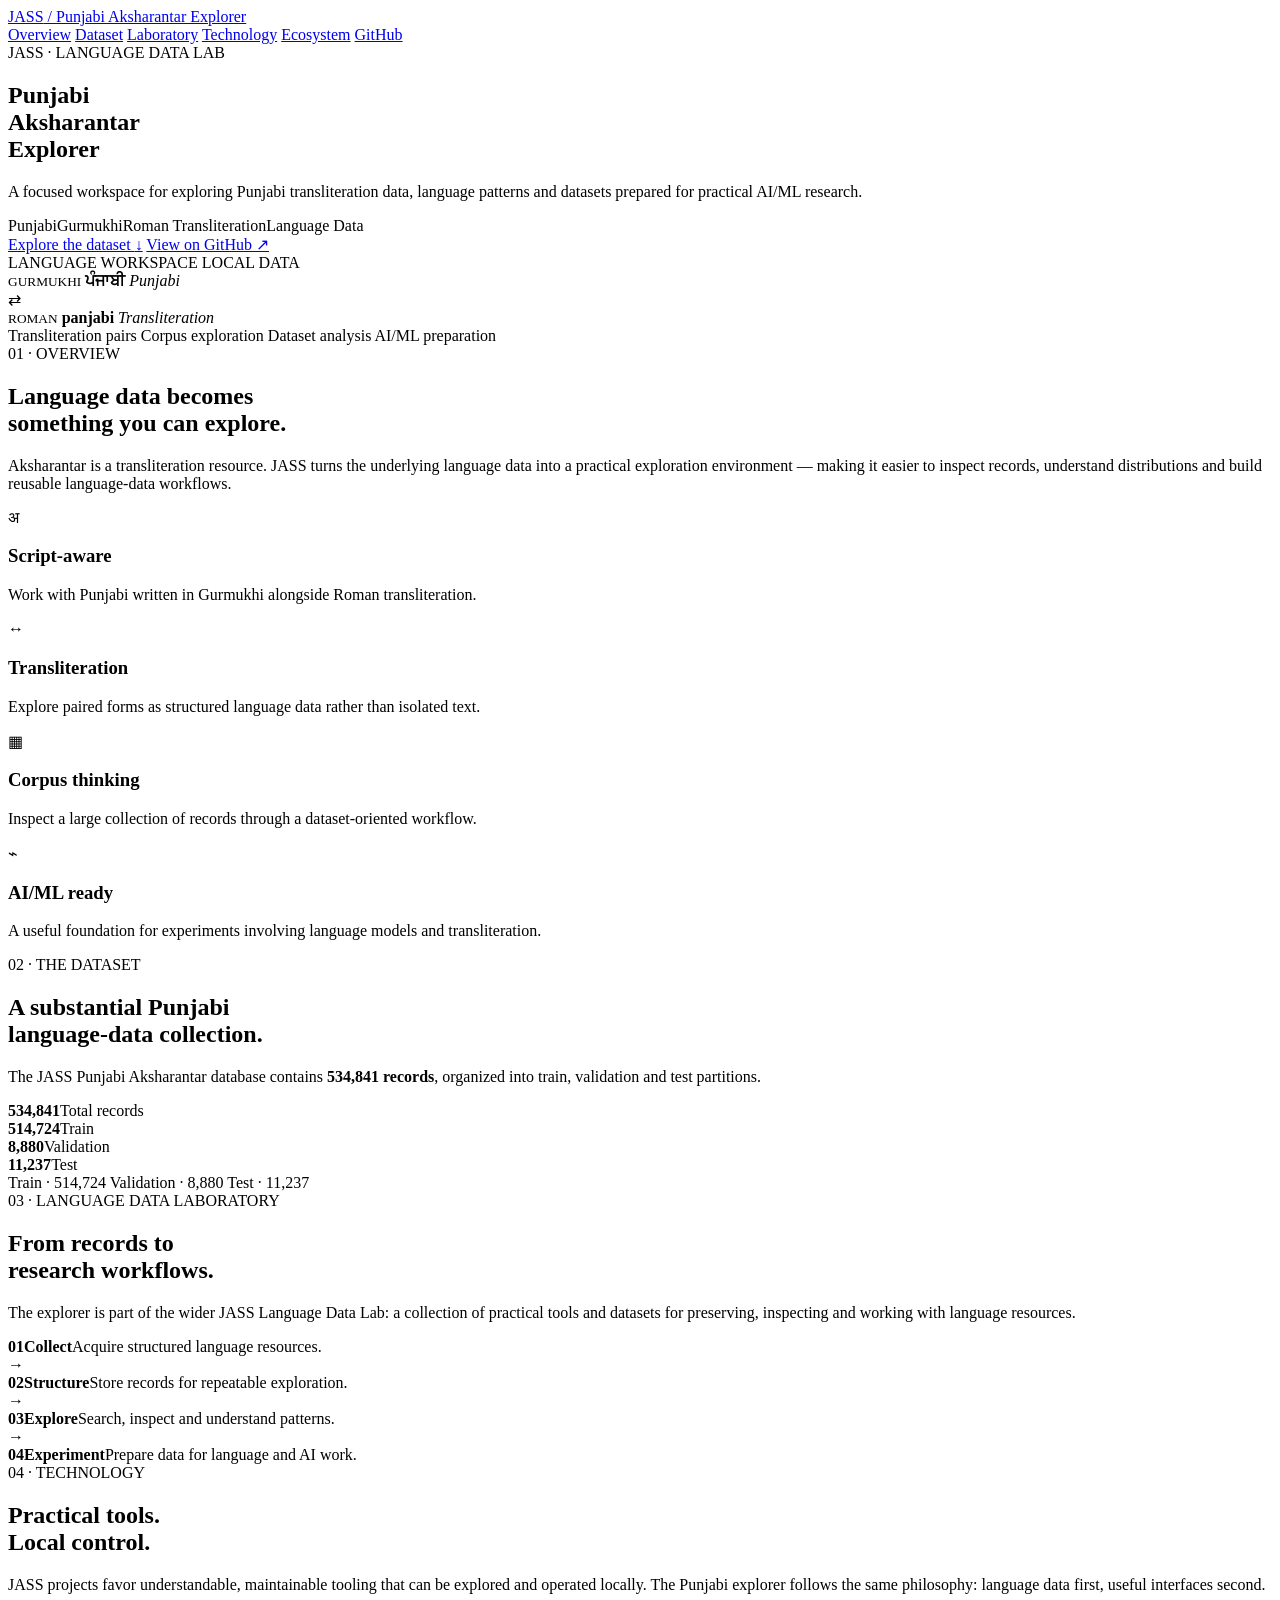
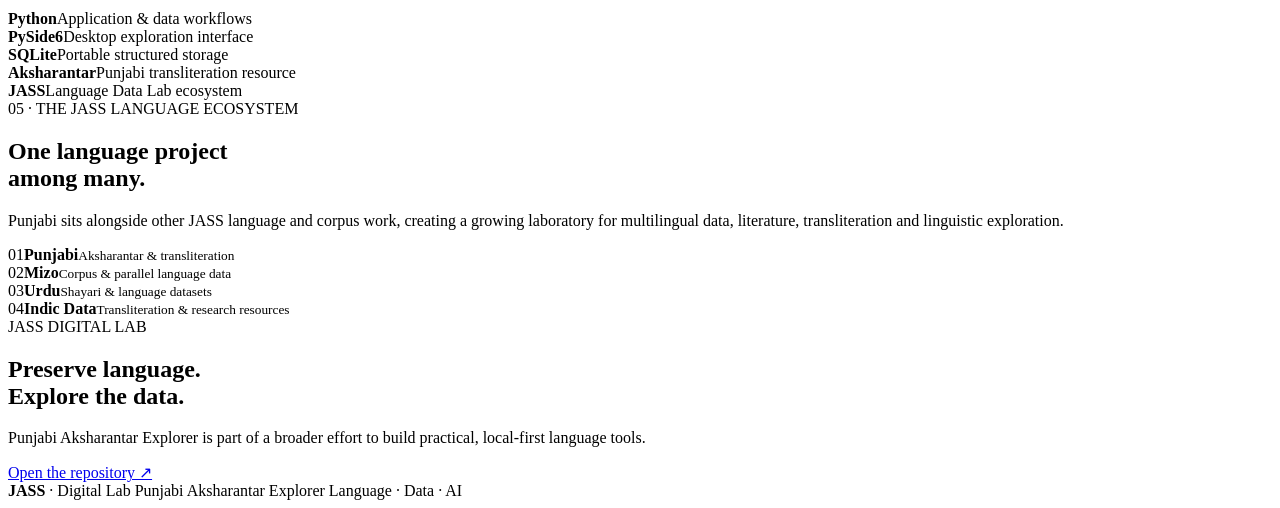
==== commit 0ca9bc35: "Rename index(9).html to index.html" ====
--- a/index.html
+++ b/index.html
@@ -1,637 +1,247 @@
 <!doctype html>
 <html lang="en">
-
 <head>
-
   <meta charset="utf-8">
-
-  <meta
-    name="viewport"
-    content="width=device-width, initial-scale=1"
-  >
-
-  <meta
-    name="description"
-    content="JASS Punjabi Aksharantar Explorer — a desktop workspace for Punjabi Roman-Gurmukhi transliteration, corpus exploration and language research."
-  >
-
-  <meta
-    name="theme-color"
-    content="#070b18"
-  >
-
-  <meta
-    property="og:title"
-    content="JASS Punjabi Aksharantar Explorer"
-  >
-
-  <meta
-    property="og:description"
-    content="Bridging scripts, exploring language and preserving Punjabi language data."
-  >
-
-  <meta
-    property="og:image"
-    content="hero.png"
-  >
-
-  <title>JASS Punjabi Aksharantar Explorer</title>
-
-  <link
-    rel="stylesheet"
-    href="style.css"
-  >
-
+  <meta name="viewport" content="width=device-width,initial-scale=1">
+  <meta name="description" content="JASS Punjabi Aksharantar Explorer — a language-data workspace for Punjabi transliteration, corpus exploration and AI/ML research.">
+  <meta name="theme-color" content="#07111f">
+  <link rel="canonical" href="https://fanu2.github.io/JASS-Punjabi-Aksharantar-Explorer/">
+  <link rel="stylesheet" href="jass-global.css">
+  <title>JASS Punjabi Aksharantar Explorer · JASS Digital Lab</title>
 </head>
-
-
 <body>
-
-<div class="container" id="top">
-
-
-  <!-- =====================================================
-       NAVIGATION
-  ====================================================== -->
-
-  <nav>
-
-    <a
-      class="brand"
-      href="#top"
-      aria-label="JASS Punjabi Aksharantar Explorer"
-    >
-
-      <span class="brand-mark">ਅ</span>
-
-      <span>
-        JASS Punjabi Aksharantar Explorer
-        <small>LANGUAGE • DATA • RESEARCH</small>
-      </span>
-
-    </a>
-
-
-    <div class="navlinks">
-
-      <a href="#features">
-        Features
-      </a>
-
-      <a href="#dataset">
-        Dataset
-      </a>
-
-      <a href="#technology">
-        Technology
-      </a>
-
-      <a href="#research">
-        Research
-      </a>
-
-      <!-- CORRECT REPOSITORY LINK -->
-      <a
-        class="github"
-        href="https://github.com/Fanu2/JASS-Punjabi-Aksharantar-Explorer"
-        target="_blank"
-        rel="noopener noreferrer"
-      >
-        GitHub ↗
-      </a>
-
+  <header class="site-header">
+    <div class="shell nav">
+      <a class="brand" href="#top"><span>JASS</span> / Punjabi Aksharantar Explorer</a>
+      <nav>
+        <a href="#overview">Overview</a>
+        <a href="#dataset">Dataset</a>
+        <a href="#laboratory">Laboratory</a>
+        <a href="#technology">Technology</a>
+        <a href="#ecosystem">Ecosystem</a>
+        <a class="nav-github" href="https://github.com/Fanu2/JASS-Punjabi-Aksharantar-Explorer">GitHub</a>
+      </nav>
     </div>
-
-  </nav>
-
-
-
-  <!-- =====================================================
-       HERO
-  ====================================================== -->
-
-  <header class="hero">
-
-    <img
-      class="hero-art"
-      src="hero.png"
-      alt="JASS Punjabi Aksharantar Explorer promotional artwork"
-    >
-
   </header>
 
-
-
-  <!-- =====================================================
-       INTRODUCTION
-  ====================================================== -->
-
-  <section class="intro">
-
-    <div class="eyebrow">
-      BRIDGING SCRIPTS • EXPLORING LANGUAGE • PRESERVING HERITAGE
+  <main id="top">
+    <section class="hero">
+      <div class="hero-glow"></div>
+      <div class="shell hero-grid">
+        <div class="hero-copy">
+          <div class="eyebrow"><i></i> JASS · LANGUAGE DATA LAB</div>
+          <h1>Punjabi<br><span>Aksharantar</span><br>Explorer</h1>
+          <p class="hero-lead">
+            A focused workspace for exploring Punjabi transliteration data,
+            language patterns and datasets prepared for practical AI/ML research.
+          </p>
+          <div class="chips">
+            <span>Punjabi</span><span>Gurmukhi</span><span>Roman</span>
+            <span>Transliteration</span><span>Language Data</span>
+          </div>
+          <div class="hero-actions">
+            <a class="button primary" href="#dataset">Explore the dataset <b>↓</b></a>
+            <a class="button ghost" href="https://github.com/Fanu2/JASS-Punjabi-Aksharantar-Explorer">View on GitHub ↗</a>
+          </div>
+        </div>
+
+        <div class="language-card">
+          <div class="card-top">
+            <span>LANGUAGE WORKSPACE</span>
+            <span class="status"><b></b> LOCAL DATA</span>
+          </div>
+          <div class="script-pair">
+            <div class="script-block">
+              <small>GURMUKHI</small>
+              <strong>ਪੰਜਾਬੀ</strong>
+              <em>Punjabi</em>
+            </div>
+            <div class="arrow">⇄</div>
+            <div class="script-block roman">
+              <small>ROMAN</small>
+              <strong>panjabi</strong>
+              <em>Transliteration</em>
+            </div>
+          </div>
+          <div class="data-lines">
+            <span><i></i> Transliteration pairs</span>
+            <span><i></i> Corpus exploration</span>
+            <span><i></i> Dataset analysis</span>
+            <span><i></i> AI/ML preparation</span>
+          </div>
+          <div class="mini-chart">
+            <span style="height:32%"></span><span style="height:52%"></span>
+            <span style="height:43%"></span><span style="height:68%"></span>
+            <span style="height:57%"></span><span style="height:82%"></span>
+            <span style="height:74%"></span><span style="height:94%"></span>
+          </div>
+        </div>
+      </div>
+    </section>
+
+    <section id="overview" class="section">
+      <div class="shell">
+        <div class="section-heading">
+          <div class="kicker">01 · OVERVIEW</div>
+          <h2>Language data becomes<br><span>something you can explore.</span></h2>
+          <p>
+            Aksharantar is a transliteration resource. JASS turns the underlying
+            language data into a practical exploration environment — making it
+            easier to inspect records, understand distributions and build
+            reusable language-data workflows.
+          </p>
+        </div>
+
+        <div class="feature-grid">
+          <article class="feature">
+            <div class="icon">अ</div>
+            <h3>Script-aware</h3>
+            <p>Work with Punjabi written in Gurmukhi alongside Roman transliteration.</p>
+          </article>
+          <article class="feature">
+            <div class="icon">↔</div>
+            <h3>Transliteration</h3>
+            <p>Explore paired forms as structured language data rather than isolated text.</p>
+          </article>
+          <article class="feature">
+            <div class="icon">▦</div>
+            <h3>Corpus thinking</h3>
+            <p>Inspect a large collection of records through a dataset-oriented workflow.</p>
+          </article>
+          <article class="feature">
+            <div class="icon">⌁</div>
+            <h3>AI/ML ready</h3>
+            <p>A useful foundation for experiments involving language models and transliteration.</p>
+          </article>
+        </div>
+      </div>
+    </section>
+
+    <section id="dataset" class="section dataset-section">
+      <div class="shell">
+        <div class="dataset-head">
+          <div>
+            <div class="kicker">02 · THE DATASET</div>
+            <h2>A substantial Punjabi<br><span>language-data collection.</span></h2>
+          </div>
+          <p>
+            The JASS Punjabi Aksharantar database contains <strong>534,841 records</strong>,
+            organized into train, validation and test partitions.
+          </p>
+        </div>
+
+        <div class="stats">
+          <div class="stat"><strong>534,841</strong><span>Total records</span></div>
+          <div class="stat"><strong>514,724</strong><span>Train</span></div>
+          <div class="stat"><strong>8,880</strong><span>Validation</span></div>
+          <div class="stat"><strong>11,237</strong><span>Test</span></div>
+        </div>
+
+        <div class="partition">
+          <div class="partition-bar">
+            <span class="train"></span><span class="valid"></span><span class="test"></span>
+          </div>
+          <div class="legend">
+            <span><i class="dot train"></i> Train · 514,724</span>
+            <span><i class="dot valid"></i> Validation · 8,880</span>
+            <span><i class="dot test"></i> Test · 11,237</span>
+          </div>
+        </div>
+      </div>
+    </section>
+
+    <section id="laboratory" class="section dark-section">
+      <div class="shell">
+        <div class="section-heading centered">
+          <div class="kicker">03 · LANGUAGE DATA LABORATORY</div>
+          <h2>From records to<br><span>research workflows.</span></h2>
+          <p>
+            The explorer is part of the wider JASS Language Data Lab: a collection
+            of practical tools and datasets for preserving, inspecting and working
+            with language resources.
+          </p>
+        </div>
+
+        <div class="workflow">
+          <div class="workflow-step">
+            <b>01</b><strong>Collect</strong><span>Acquire structured language resources.</span>
+          </div>
+          <div class="connector">→</div>
+          <div class="workflow-step">
+            <b>02</b><strong>Structure</strong><span>Store records for repeatable exploration.</span>
+          </div>
+          <div class="connector">→</div>
+          <div class="workflow-step">
+            <b>03</b><strong>Explore</strong><span>Search, inspect and understand patterns.</span>
+          </div>
+          <div class="connector">→</div>
+          <div class="workflow-step">
+            <b>04</b><strong>Experiment</strong><span>Prepare data for language and AI work.</span>
+          </div>
+        </div>
+      </div>
+    </section>
+
+    <section id="technology" class="section">
+      <div class="shell two-col">
+        <div>
+          <div class="kicker">04 · TECHNOLOGY</div>
+          <h2>Practical tools.<br><span>Local control.</span></h2>
+          <p class="large">
+            JASS projects favor understandable, maintainable tooling that can be
+            explored and operated locally. The Punjabi explorer follows the same
+            philosophy: language data first, useful interfaces second.
+          </p>
+        </div>
+        <div class="tech-stack">
+          <div><b>Python</b><span>Application & data workflows</span></div>
+          <div><b>PySide6</b><span>Desktop exploration interface</span></div>
+          <div><b>SQLite</b><span>Portable structured storage</span></div>
+          <div><b>Aksharantar</b><span>Punjabi transliteration resource</span></div>
+          <div><b>JASS</b><span>Language Data Lab ecosystem</span></div>
+        </div>
+      </div>
+    </section>
+
+    <section id="ecosystem" class="section ecosystem-section">
+      <div class="shell">
+        <div class="section-heading">
+          <div class="kicker">05 · THE JASS LANGUAGE ECOSYSTEM</div>
+          <h2>One language project<br><span>among many.</span></h2>
+          <p>
+            Punjabi sits alongside other JASS language and corpus work, creating
+            a growing laboratory for multilingual data, literature, transliteration
+            and linguistic exploration.
+          </p>
+        </div>
+
+        <div class="ecosystem-grid">
+          <div><span>01</span><b>Punjabi</b><small>Aksharantar & transliteration</small></div>
+          <div><span>02</span><b>Mizo</b><small>Corpus & parallel language data</small></div>
+          <div><span>03</span><b>Urdu</b><small>Shayari & language datasets</small></div>
+          <div><span>04</span><b>Indic Data</b><small>Transliteration & research resources</small></div>
+        </div>
+      </div>
+    </section>
+
+    <section class="cta">
+      <div class="shell cta-inner">
+        <div>
+          <div class="kicker">JASS DIGITAL LAB</div>
+          <h2>Preserve language.<br><span>Explore the data.</span></h2>
+          <p>Punjabi Aksharantar Explorer is part of a broader effort to build practical, local-first language tools.</p>
+        </div>
+        <a class="button primary" href="https://github.com/Fanu2/JASS-Punjabi-Aksharantar-Explorer">Open the repository ↗</a>
+      </div>
+    </section>
+  </main>
+
+  <footer class="footer">
+    <div class="shell">
+      <span><b>JASS</b> · Digital Lab</span>
+      <span>Punjabi Aksharantar Explorer</span>
+      <span>Language · Data · AI</span>
     </div>
-
-
-    <h1>
-      Punjabi language data,
-      <br>
-      made explorable.
-    </h1>
-
-
-    <p class="lead">
-      JASS Punjabi Aksharantar Explorer is a desktop research
-      workspace for exploring Roman ↔ Gurmukhi transliteration
-      data using the Aksharantar corpus.
-    </p>
-
-
-    <p class="muted">
-      Search words and phrases, inspect transliteration pairs,
-      study examples, understand dataset splits and experiment
-      with Punjabi language data through a clean, local-first
-      interface.
-    </p>
-
-
-    <div class="actions">
-
-      <!-- CORRECT REPOSITORY LINK -->
-      <a
-        class="btn primary"
-        href="https://github.com/Fanu2/JASS-Punjabi-Aksharantar-Explorer"
-        target="_blank"
-        rel="noopener noreferrer"
-      >
-        View on GitHub →
-      </a>
-
-
-      <a
-        class="btn"
-        href="#features"
-      >
-        Explore Features ↓
-      </a>
-
-    </div>
-
-  </section>
-
-
-
-  <!-- =====================================================
-       FEATURES
-  ====================================================== -->
-
-  <section
-    class="section"
-    id="features"
-  >
-
-    <div class="eyebrow">
-      THE WORKSPACE
-    </div>
-
-
-    <h2>
-      From transliteration to discovery.
-    </h2>
-
-
-    <p class="muted">
-      Designed for learners, researchers, developers and
-      anyone interested in Punjabi language technology.
-    </p>
-
-
-    <div class="grid">
-
-
-      <article class="card">
-
-        <div class="icon">
-          ↔
-        </div>
-
-        <h3>
-          Roman ↔ Gurmukhi
-        </h3>
-
-        <p>
-          Explore transliteration relationships between Roman
-          input and Gurmukhi output.
-        </p>
-
-      </article>
-
-
-
-      <article class="card">
-
-        <div class="icon">
-          ⌕
-        </div>
-
-        <h3>
-          Powerful Search
-        </h3>
-
-        <p>
-          Find words, phrases and patterns quickly across
-          the language dataset.
-        </p>
-
-      </article>
-
-
-
-      <article class="card">
-
-        <div class="icon">
-          ▤
-        </div>
-
-        <h3>
-          Dataset Explorer
-        </h3>
-
-        <p>
-          Inspect records, splits and examples instead of
-          treating the corpus as a black box.
-        </p>
-
-      </article>
-
-
-
-      <article class="card">
-
-        <div class="icon">
-          ⌘
-        </div>
-
-        <h3>
-          Transliteration Tools
-        </h3>
-
-        <p>
-          Test Roman-to-Gurmukhi conversions and examine
-          real corpus examples.
-        </p>
-
-      </article>
-
-
-
-      <article class="card">
-
-        <div class="icon">
-          ◈
-        </div>
-
-        <h3>
-          Research Workspace
-        </h3>
-
-        <p>
-          Study language patterns and build intuition from
-          a large structured corpus.
-        </p>
-
-      </article>
-
-
-
-      <article class="card">
-
-        <div class="icon">
-          ♥
-        </div>
-
-        <h3>
-          Language Learning
-        </h3>
-
-        <p>
-          A practical environment for learners and language
-          enthusiasts to explore Punjabi.
-        </p>
-
-      </article>
-
-
-    </div>
-
-  </section>
-
-
-
-  <!-- =====================================================
-       DATASET
-  ====================================================== -->
-
-  <section
-    class="section"
-    id="dataset"
-  >
-
-    <div class="split">
-
-
-      <div>
-
-        <div class="eyebrow">
-          AKSHARANTAR DATA
-        </div>
-
-
-        <h2>
-          A substantial corpus in a usable workspace.
-        </h2>
-
-
-        <p class="muted">
-          The project turns a large Punjabi transliteration
-          dataset into something developers and researchers
-          can directly inspect, search and understand.
-        </p>
-
-
-        <div class="stats">
-
-
-          <div class="stat">
-
-            <strong>
-              534,841
-            </strong>
-
-            <span>
-              Total records
-            </span>
-
-          </div>
-
-
-          <div class="stat">
-
-            <strong>
-              514,724
-            </strong>
-
-            <span>
-              Training
-            </span>
-
-          </div>
-
-
-          <div class="stat">
-
-            <strong>
-              8,880
-            </strong>
-
-            <span>
-              Validation
-            </span>
-
-          </div>
-
-
-          <div class="stat">
-
-            <strong>
-              11,237
-            </strong>
-
-            <span>
-              Test
-            </span>
-
-          </div>
-
-
-        </div>
-
-      </div>
-
-
-
-      <div class="quote">
-
-        <p>
-          “From data to deeper understanding.”
-        </p>
-
-        <span>
-          JASS LANGUAGE TECHNOLOGY LAB
-        </span>
-
-      </div>
-
-
-    </div>
-
-  </section>
-
-
-
-  <!-- =====================================================
-       TECHNOLOGY
-  ====================================================== -->
-
-  <section
-    class="section"
-    id="technology"
-  >
-
-    <div class="eyebrow">
-      TECHNOLOGY
-    </div>
-
-
-    <h2>
-      Lightweight. Local. Practical.
-    </h2>
-
-
-    <p class="muted">
-      Built around a desktop-first workflow so language data
-      remains accessible without requiring heavy cloud
-      infrastructure.
-    </p>
-
-
-    <div class="stack">
-
-      <span class="tag">
-        Python
-      </span>
-
-      <span class="tag">
-        PySide6
-      </span>
-
-      <span class="tag">
-        SQLite
-      </span>
-
-      <span class="tag">
-        Pandas
-      </span>
-
-      <span class="tag">
-        Aksharantar
-      </span>
-
-      <span class="tag">
-        NLP
-      </span>
-
-      <span class="tag">
-        Open Data
-      </span>
-
-    </div>
-
-  </section>
-
-
-
-  <!-- =====================================================
-       RESEARCH
-  ====================================================== -->
-
-  <section
-    class="section"
-    id="research"
-  >
-
-    <div class="eyebrow">
-      WHY IT MATTERS
-    </div>
-
-
-    <h2>
-      Language technology can preserve access.
-    </h2>
-
-
-    <p class="lead">
-      Projects like this create a bridge between structured
-      language data, practical software and the people who
-      want to learn, research and build with it.
-    </p>
-
-
-    <div class="cta">
-
-
-      <div>
-
-        <h3>
-          Explore the source and build on it.
-        </h3>
-
-        <p class="muted">
-          Open source research software from the JASS
-          project family.
-        </p>
-
-      </div>
-
-
-      <!-- CORRECT REPOSITORY LINK -->
-      <a
-        class="btn primary"
-        href="https://github.com/Fanu2/JASS-Punjabi-Aksharantar-Explorer"
-        target="_blank"
-        rel="noopener noreferrer"
-      >
-        Open Repository →
-      </a>
-
-
-    </div>
-
-  </section>
-
-
-
-  <!-- =====================================================
-       PROJECT LINKS
-  ====================================================== -->
-
-  <section class="section project-links">
-
-    <div class="eyebrow">
-      PROJECT
-    </div>
-
-
-    <h2>
-      Explore JASS Punjabi Aksharantar Explorer.
-    </h2>
-
-
-    <p class="muted">
-      Explore the source code, documentation and project
-      development on GitHub.
-    </p>
-
-
-    <div class="actions">
-
-      <!-- CORRECT REPOSITORY -->
-      <a
-        class="btn primary"
-        href="https://github.com/Fanu2/JASS-Punjabi-Aksharantar-Explorer"
-        target="_blank"
-        rel="noopener noreferrer"
-      >
-        GitHub Repository ↗
-      </a>
-
-
-      <!-- CORRECT GITHUB PAGES SITE -->
-      <a
-        class="btn"
-        href="https://fanu2.github.io/JASS-Punjabi-Aksharantar-Explorer/"
-        target="_blank"
-        rel="noopener noreferrer"
-      >
-        Live Project Page ↗
-      </a>
-
-    </div>
-
-  </section>
-
-
-
-  <!-- =====================================================
-       FOOTER
-  ====================================================== -->
-
-  <footer>
-
-    <span>
-      © 2026 JASS • Punjabi Aksharantar Explorer
-    </span>
-
-
-    <span>
-      Language • Data • Research • Built with Python & PySide6
-    </span>
-
   </footer>
-
-
-</div>
-
 </body>
-
 </html>
